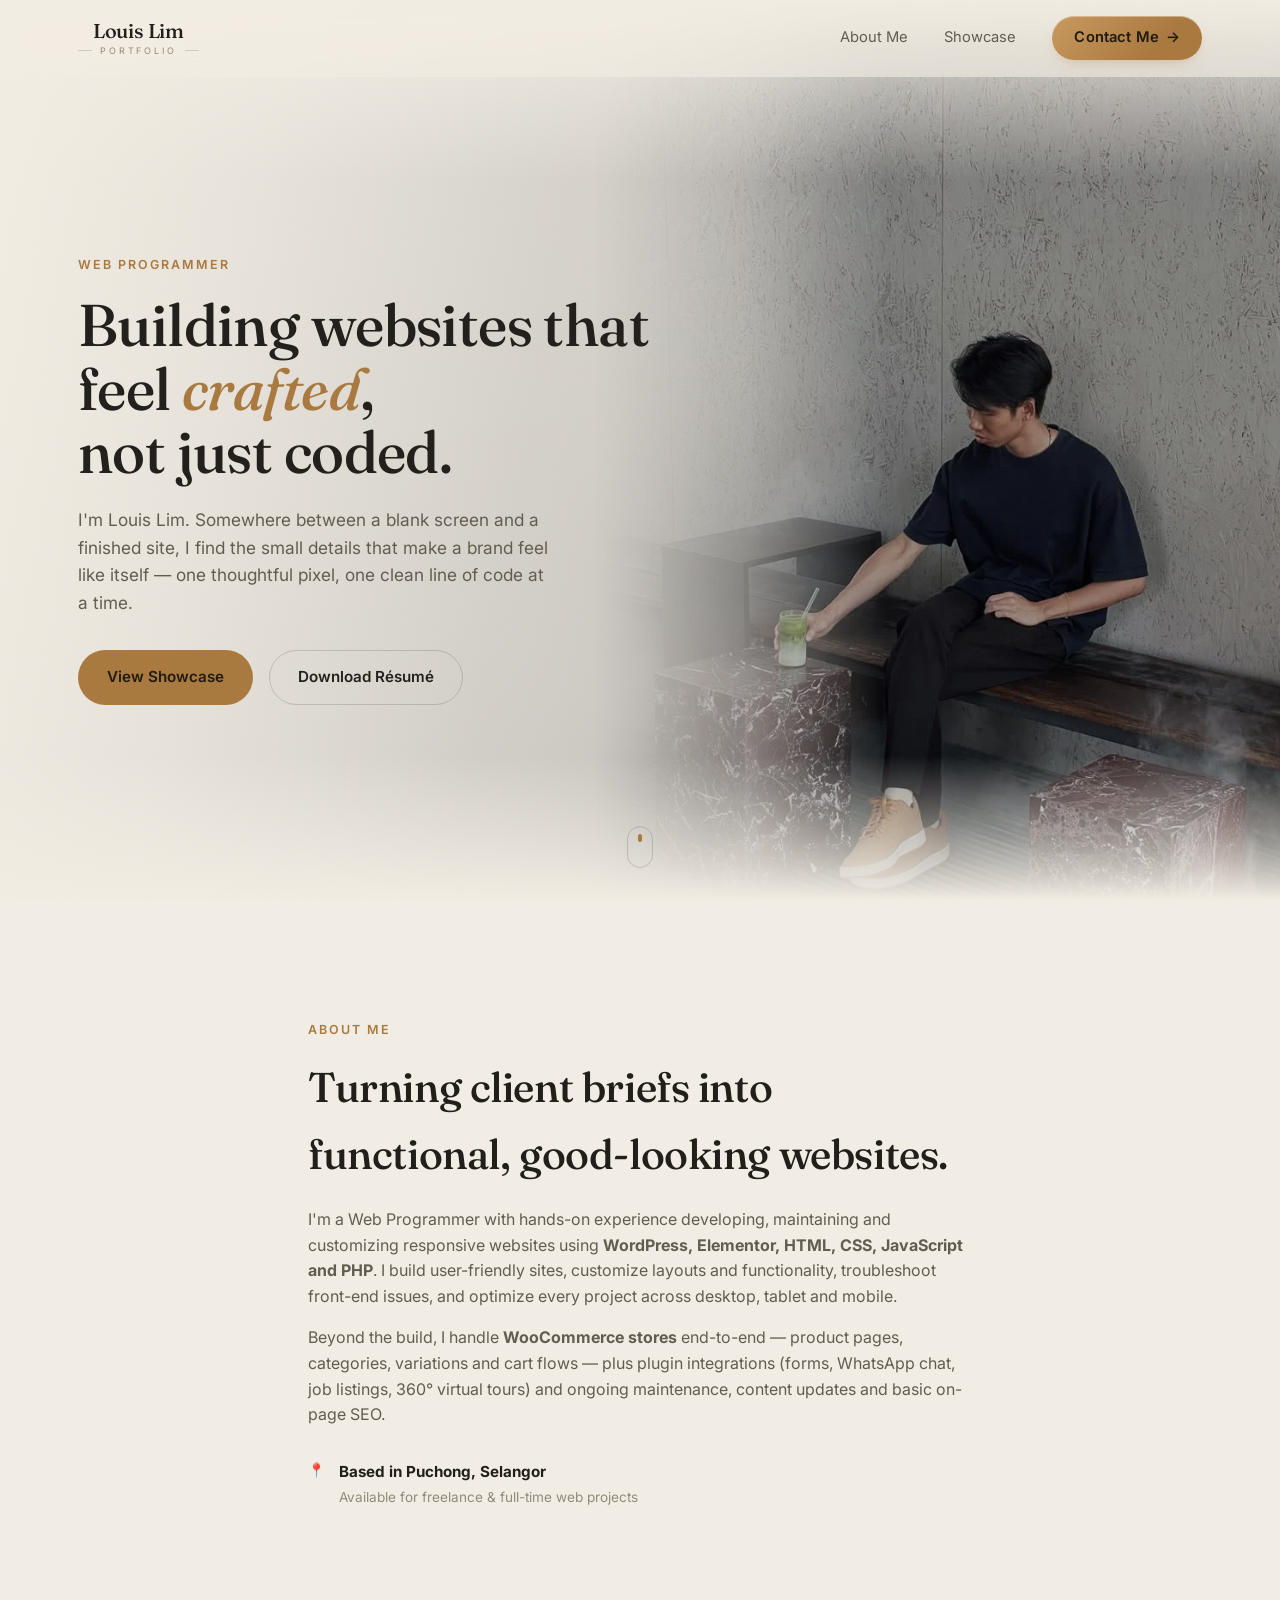
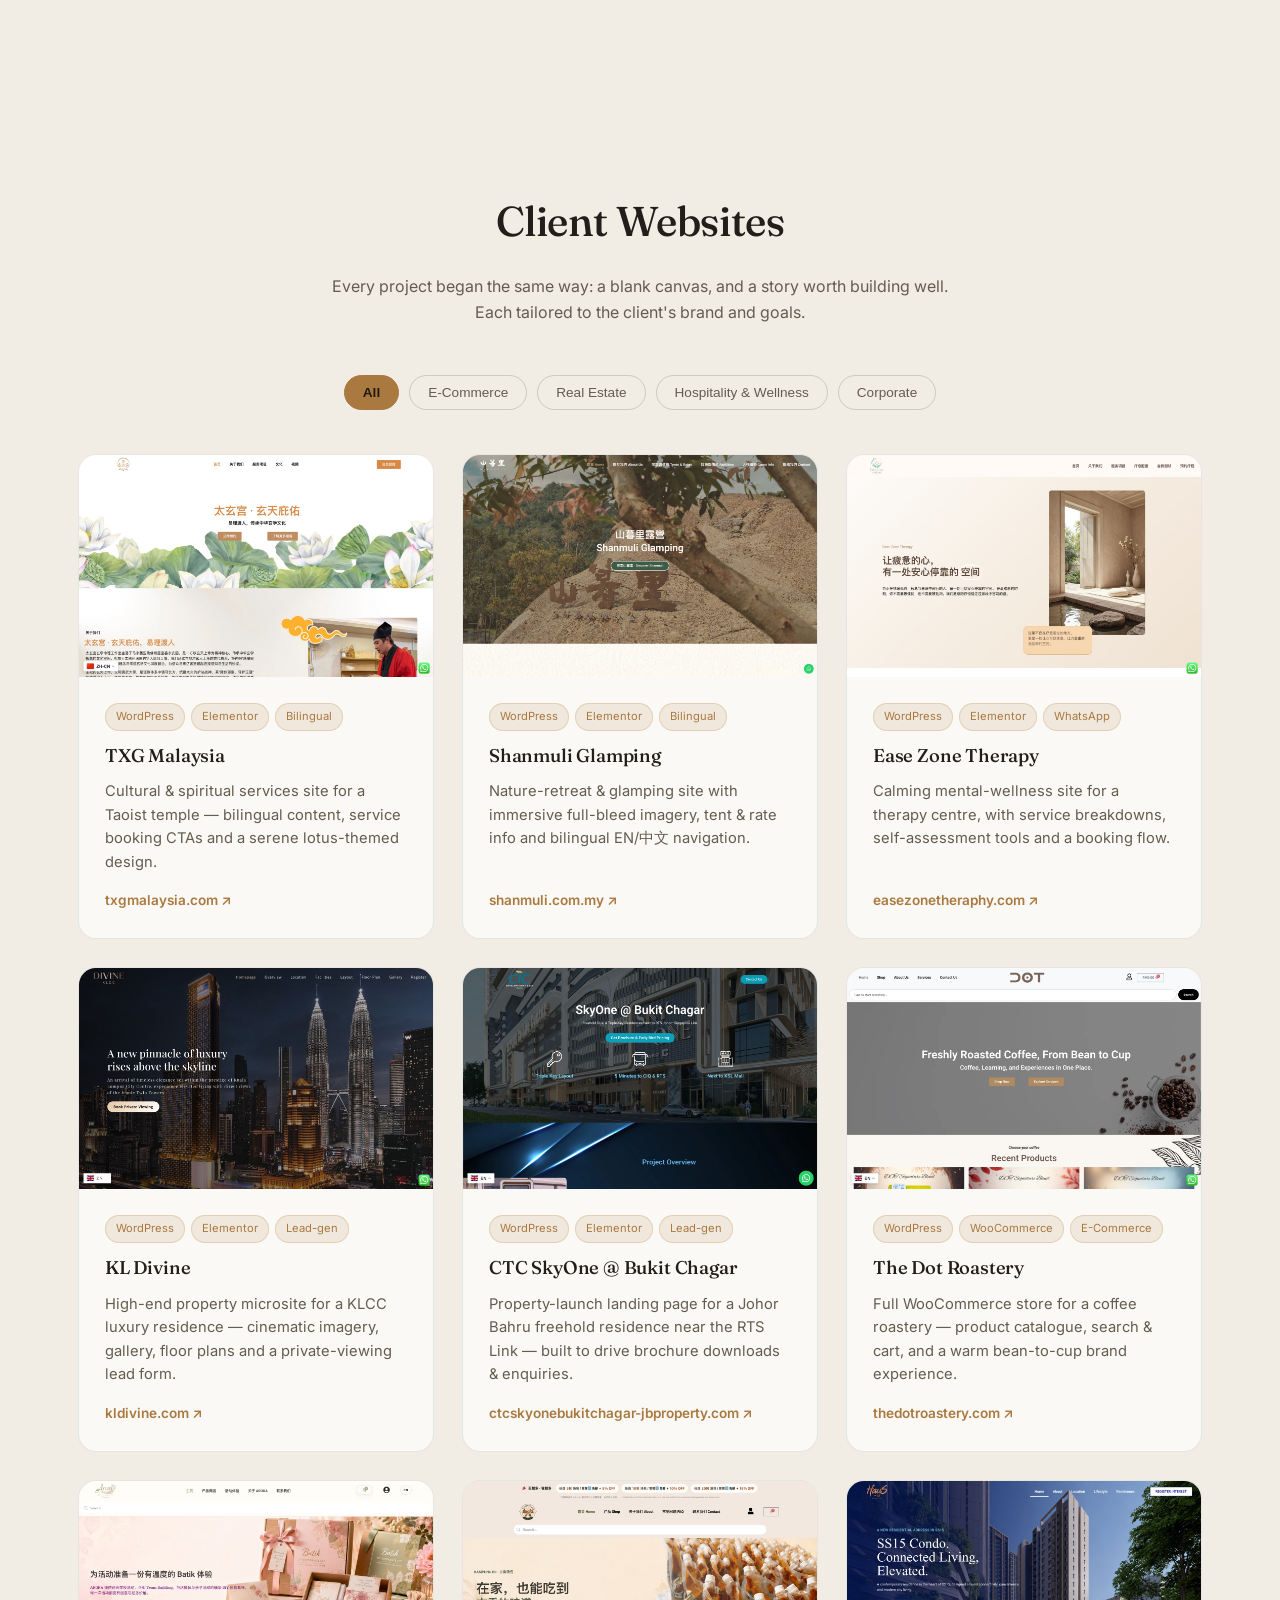
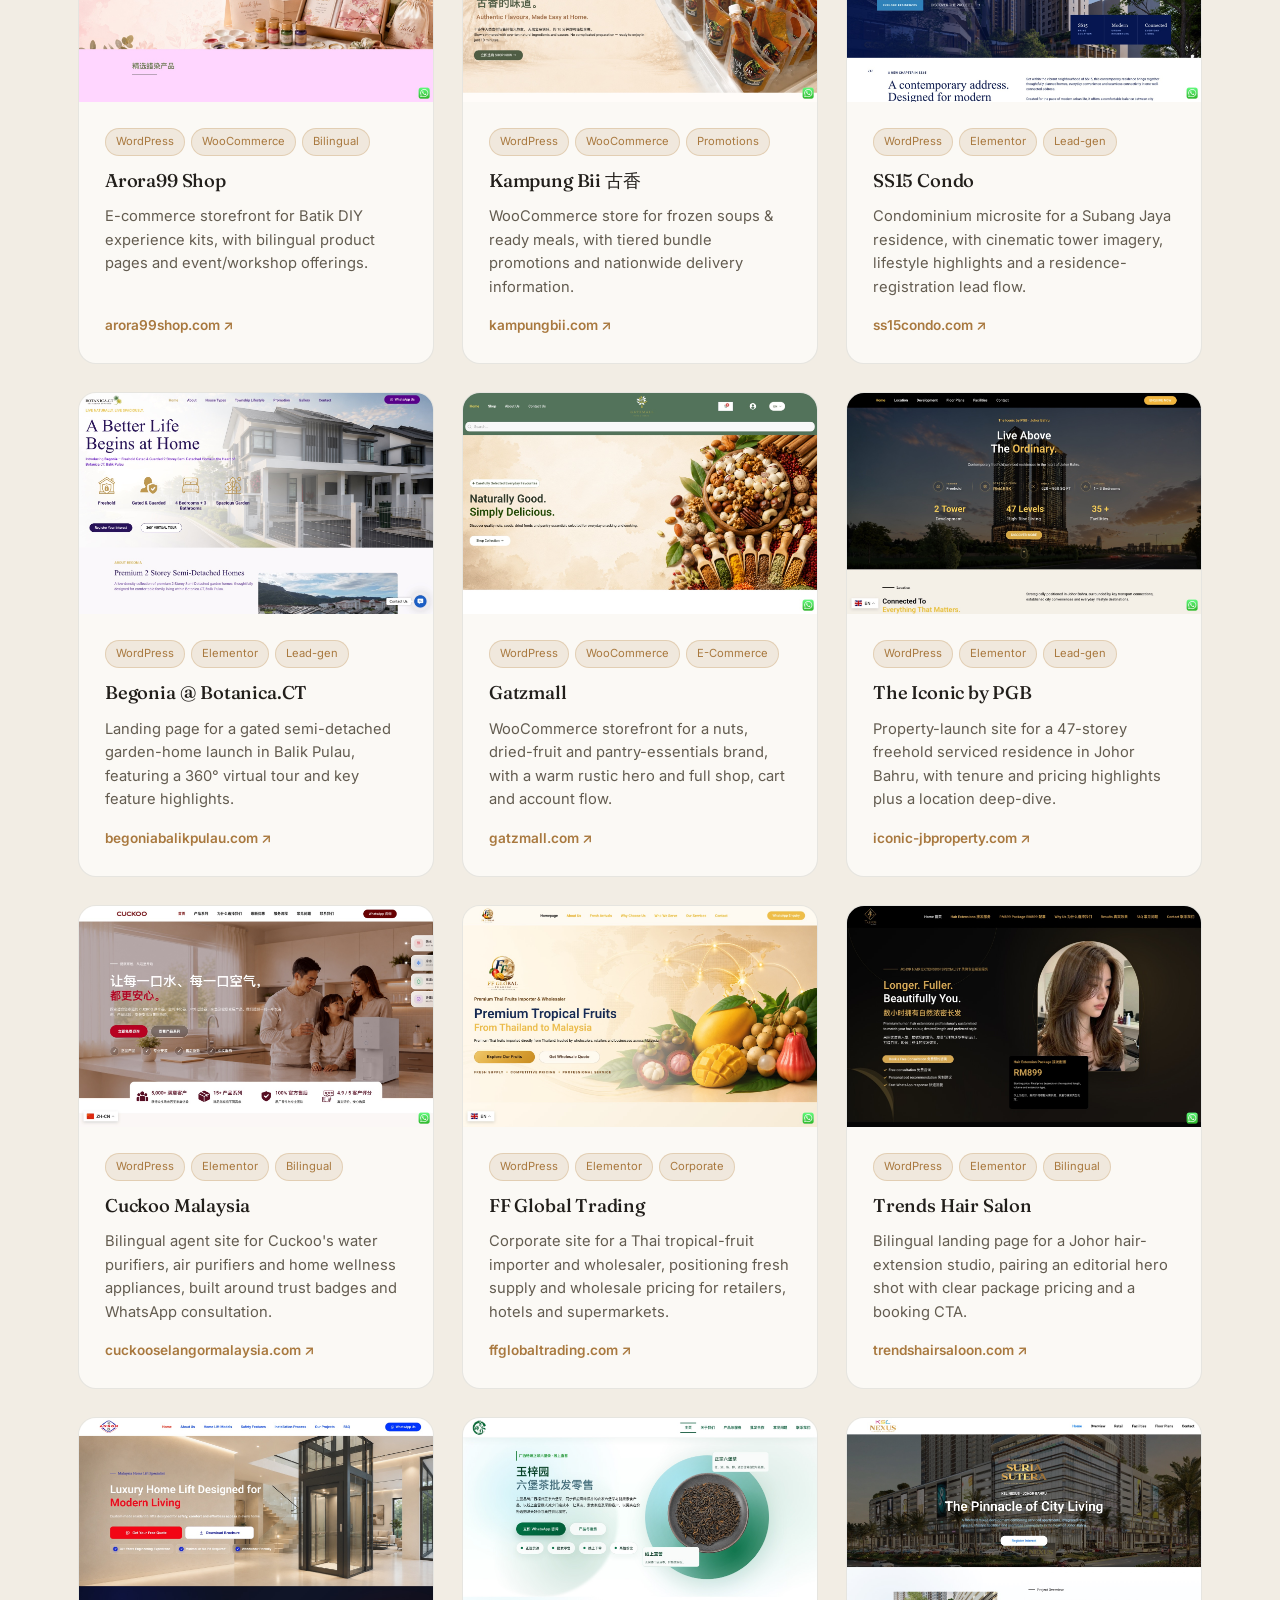
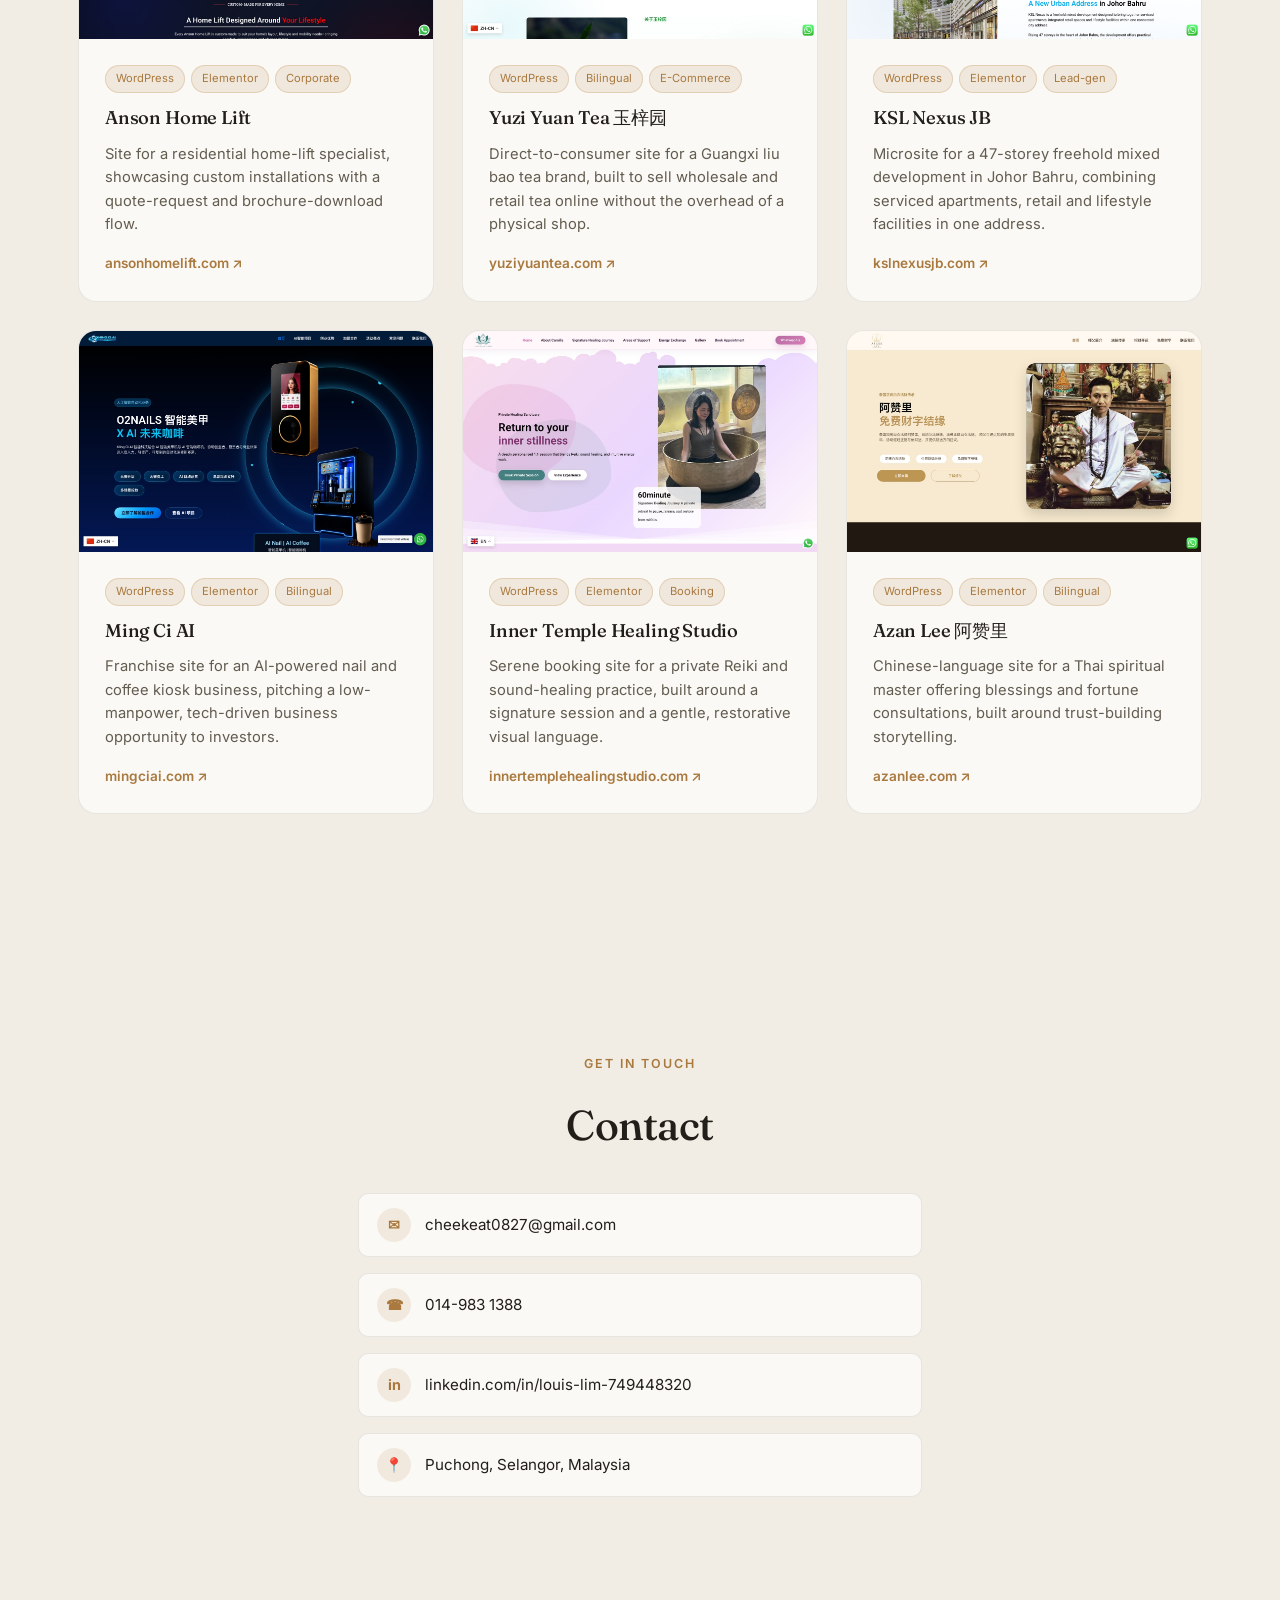
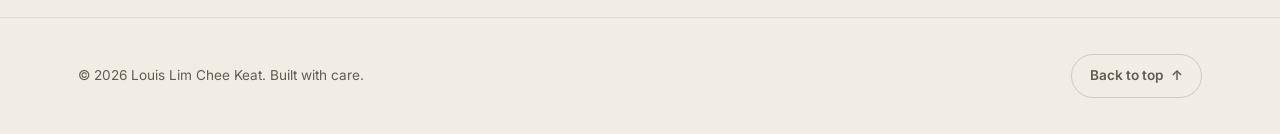
==== index.html @ dbc943af "=Publish-portfolio" ====
<!DOCTYPE html>
<html lang="en">
<head>
<meta charset="UTF-8" />
<meta name="viewport" content="width=device-width, initial-scale=1.0" />
<title>Louis Lim — Web Programmer</title>
<meta name="description" content="Louis Lim Chee Keat — Web Programmer specializing in WordPress, Elementor, WooCommerce and responsive front-end development." />
<link rel="icon" href="data:image/svg+xml,<svg xmlns=%22http://www.w3.org/2000/svg%22 viewBox=%220 0 100 100%22><text y=%22.9em%22 font-size=%2290%22>💻</text></svg>" />
<link rel="preconnect" href="https://fonts.googleapis.com">
<link rel="preconnect" href="https://fonts.gstatic.com" crossorigin>
<link href="https://fonts.googleapis.com/css2?family=Fraunces:opsz,wght@9..144,400;9..144,500;9..144,600&family=Inter:wght@300;400;500;600;700&display=swap" rel="stylesheet">
<link rel="stylesheet" href="assets/css/style.css?v=5" />
</head>
<body>

<div class="noise-overlay" aria-hidden="true"></div>
<div class="progress-bar" id="progressBar" aria-hidden="true"></div>

<header class="site-header" id="siteHeader">
  <div class="container header-inner">
    <a href="#top" class="logo">
      <span class="logo-main">Louis Lim</span>
      <span class="logo-sub"><i></i>Portfolio<i></i></span>
    </a>
    <nav class="nav-desktop" aria-label="Primary">
      <a href="#about">About Me</a>
      <a href="#work">Showcase</a>
      <a href="#contact" class="nav-cta">Contact Me <span>&rarr;</span></a>
    </nav>
    <button class="nav-toggle" id="navToggle" aria-label="Toggle menu" aria-expanded="false">
      <span></span><span></span><span></span>
    </button>
  </div>
  <nav class="nav-mobile" id="navMobile" aria-label="Mobile">
    <a href="#about">About Me</a>
    <a href="#work">Showcase</a>
    <a href="#contact">Contact Me</a>
  </nav>
</header>

<main id="top">

  <!-- HERO -->
  <section class="hero">
    <div class="hero-bg" aria-hidden="true">
      <div class="hero-ambient"></div>
      <div class="hero-photo-bleed"></div>
      <div class="hero-wash"></div>
    </div>
    <div class="container hero-inner">
      <div class="hero-photo-mobile" aria-hidden="true"></div>
      <div class="hero-copy">
        <p class="eyebrow reveal">Web Programmer</p>
        <h1 class="hero-title reveal">
          Building websites that feel <span class="italic">crafted</span>,<br>
          not just coded.
        </h1>
        <p class="hero-sub reveal">
          I'm Louis Lim. Somewhere between a blank screen and a finished site, I find the
          small details that make a brand feel like itself — one thoughtful pixel,
          one clean line of code at a time.
        </p>
        <div class="hero-actions reveal">
          <a href="#work" class="btn btn-primary">View Showcase</a>
          <a href="assets/Louis-Lim-Resume.pdf" class="btn btn-ghost" download>Download Résumé</a>
        </div>
      </div>
    </div>
    <a href="#about" class="scroll-cue" aria-label="Scroll down"><span></span></a>
  </section>

  <!-- ABOUT -->
  <section class="section" id="about">
    <div class="container about-grid">
      <div class="about-copy">
        <p class="eyebrow reveal">About Me</p>
        <h2 class="section-title reveal">Turning client briefs into functional, good-looking websites.</h2>
        <p class="reveal">
          I'm a Web Programmer with hands-on experience developing, maintaining and customizing
          responsive websites using <strong>WordPress, Elementor, HTML, CSS, JavaScript and PHP</strong>.
          I build user-friendly sites, customize layouts and functionality, troubleshoot front-end
          issues, and optimize every project across desktop, tablet and mobile.
        </p>
        <p class="reveal">
          Beyond the build, I handle <strong>WooCommerce stores</strong> end-to-end — product pages,
          categories, variations and cart flows — plus plugin integrations (forms, WhatsApp chat,
          job listings, 360° virtual tours) and ongoing maintenance, content updates and basic
          on-page SEO.
        </p>
        <div class="about-facts reveal">
          <div class="fact">
            <span class="fact-icon">📍</span>
            <div>
              <strong>Based in Puchong, Selangor</strong>
              <span>Available for freelance &amp; full-time web projects</span>
            </div>
          </div>
        </div>
      </div>
    </div>
  </section>

  <!-- WORK / PORTFOLIO -->
  <section class="section" id="work">
    <div class="container">
      <p class="eyebrow reveal center">Showcase</p>
      <h2 class="section-title reveal center">Client Websites</h2>
      <p class="section-sub reveal center">
        Every project began the same way: a blank canvas, and a story worth building well.
        Each tailored to the client's brand and goals.
      </p>

      <div class="filter-row reveal" role="tablist" aria-label="Filter projects">
        <button class="filter-btn active" data-filter="all">All</button>
        <button class="filter-btn" data-filter="ecommerce">E-Commerce</button>
        <button class="filter-btn" data-filter="realestate">Real Estate</button>
        <button class="filter-btn" data-filter="hospitality">Hospitality &amp; Wellness</button>
        <button class="filter-btn" data-filter="corporate">Corporate</button>
      </div>

      <div class="work-grid" id="workGrid">

        <article class="work-card reveal" data-cat="corporate">
          <a class="work-media" href="https://txgmalaysia.com/" target="_blank" rel="noopener">
            <img src="assets/img/projects/txgmalaysia.jpg" alt="Screenshot of TXG Malaysia website homepage" loading="lazy">
            <span class="work-visit">Visit site ↗</span>
          </a>
          <div class="work-body">
            <div class="work-tags"><span class="tag tag-sm">WordPress</span><span class="tag tag-sm">Elementor</span><span class="tag tag-sm">Bilingual</span></div>
            <h3>TXG Malaysia</h3>
            <p>Cultural &amp; spiritual services site for a Taoist temple — bilingual content, service booking CTAs and a serene lotus-themed design.</p>
            <a href="https://txgmalaysia.com/" target="_blank" rel="noopener" class="work-link">txgmalaysia.com ↗</a>
          </div>
        </article>

        <article class="work-card reveal" data-cat="hospitality">
          <a class="work-media" href="https://shanmuli.com.my/" target="_blank" rel="noopener">
            <img src="assets/img/projects/shanmuli.jpg" alt="Screenshot of Shanmuli Glamping website homepage" loading="lazy">
            <span class="work-visit">Visit site ↗</span>
          </a>
          <div class="work-body">
            <div class="work-tags"><span class="tag tag-sm">WordPress</span><span class="tag tag-sm">Elementor</span><span class="tag tag-sm">Bilingual</span></div>
            <h3>Shanmuli Glamping</h3>
            <p>Nature-retreat &amp; glamping site with immersive full-bleed imagery, tent &amp; rate info and bilingual EN/中文 navigation.</p>
            <a href="https://shanmuli.com.my/" target="_blank" rel="noopener" class="work-link">shanmuli.com.my ↗</a>
          </div>
        </article>

        <article class="work-card reveal" data-cat="hospitality">
          <a class="work-media" href="https://easezonetheraphy.com/" target="_blank" rel="noopener">
            <img src="assets/img/projects/easezonetheraphy.jpg" alt="Screenshot of Ease Zone Therapy website homepage" loading="lazy">
            <span class="work-visit">Visit site ↗</span>
          </a>
          <div class="work-body">
            <div class="work-tags"><span class="tag tag-sm">WordPress</span><span class="tag tag-sm">Elementor</span><span class="tag tag-sm">WhatsApp</span></div>
            <h3>Ease Zone Therapy</h3>
            <p>Calming mental-wellness site for a therapy centre, with service breakdowns, self-assessment tools and a booking flow.</p>
            <a href="https://easezonetheraphy.com/" target="_blank" rel="noopener" class="work-link">easezonetheraphy.com ↗</a>
          </div>
        </article>

        <article class="work-card reveal" data-cat="realestate">
          <a class="work-media" href="https://kldivine.com/" target="_blank" rel="noopener">
            <img src="assets/img/projects/kldivine.jpg" alt="Screenshot of KL Divine luxury condominium website homepage" loading="lazy">
            <span class="work-visit">Visit site ↗</span>
          </a>
          <div class="work-body">
            <div class="work-tags"><span class="tag tag-sm">WordPress</span><span class="tag tag-sm">Elementor</span><span class="tag tag-sm">Lead-gen</span></div>
            <h3>KL Divine</h3>
            <p>High-end property microsite for a KLCC luxury residence — cinematic imagery, gallery, floor plans and a private-viewing lead form.</p>
            <a href="https://kldivine.com/" target="_blank" rel="noopener" class="work-link">kldivine.com ↗</a>
          </div>
        </article>

        <article class="work-card reveal" data-cat="realestate">
          <a class="work-media" href="https://ctcskyonebukitchagar-jbproperty.com/" target="_blank" rel="noopener">
            <img src="assets/img/projects/ctcskyone.jpg" alt="Screenshot of CTC SkyOne Bukit Chagar property website homepage" loading="lazy">
            <span class="work-visit">Visit site ↗</span>
          </a>
          <div class="work-body">
            <div class="work-tags"><span class="tag tag-sm">WordPress</span><span class="tag tag-sm">Elementor</span><span class="tag tag-sm">Lead-gen</span></div>
            <h3>CTC SkyOne @ Bukit Chagar</h3>
            <p>Property-launch landing page for a Johor Bahru freehold residence near the RTS Link — built to drive brochure downloads &amp; enquiries.</p>
            <a href="https://ctcskyonebukitchagar-jbproperty.com/" target="_blank" rel="noopener" class="work-link">ctcskyonebukitchagar-jbproperty.com ↗</a>
          </div>
        </article>

        <article class="work-card reveal" data-cat="ecommerce">
          <a class="work-media" href="https://thedotroastery.com/" target="_blank" rel="noopener">
            <img src="assets/img/projects/thedotroastery.jpg" alt="Screenshot of The Dot Roastery online coffee store homepage" loading="lazy">
            <span class="work-visit">Visit site ↗</span>
          </a>
          <div class="work-body">
            <div class="work-tags"><span class="tag tag-sm">WordPress</span><span class="tag tag-sm">WooCommerce</span><span class="tag tag-sm">E-Commerce</span></div>
            <h3>The Dot Roastery</h3>
            <p>Full WooCommerce store for a coffee roastery — product catalogue, search &amp; cart, and a warm bean-to-cup brand experience.</p>
            <a href="https://thedotroastery.com/" target="_blank" rel="noopener" class="work-link">thedotroastery.com ↗</a>
          </div>
        </article>

        <article class="work-card reveal" data-cat="ecommerce">
          <a class="work-media" href="https://arora99shop.com/" target="_blank" rel="noopener">
            <img src="assets/img/projects/arora99shop.jpg" alt="Screenshot of Arora99 Shop batik e-commerce website homepage" loading="lazy">
            <span class="work-visit">Visit site ↗</span>
          </a>
          <div class="work-body">
            <div class="work-tags"><span class="tag tag-sm">WordPress</span><span class="tag tag-sm">WooCommerce</span><span class="tag tag-sm">Bilingual</span></div>
            <h3>Arora99 Shop</h3>
            <p>E-commerce storefront for Batik DIY experience kits, with bilingual product pages and event/workshop offerings.</p>
            <a href="https://arora99shop.com/" target="_blank" rel="noopener" class="work-link">arora99shop.com ↗</a>
          </div>
        </article>

        <article class="work-card reveal" data-cat="ecommerce">
          <a class="work-media" href="https://kampungbii.com/" target="_blank" rel="noopener">
            <img src="assets/img/projects/kampungbii.jpg" alt="Screenshot of Kampung Bii frozen food e-commerce website homepage" loading="lazy">
            <span class="work-visit">Visit site ↗</span>
          </a>
          <div class="work-body">
            <div class="work-tags"><span class="tag tag-sm">WordPress</span><span class="tag tag-sm">WooCommerce</span><span class="tag tag-sm">Promotions</span></div>
            <h3>Kampung Bii 古香</h3>
            <p>WooCommerce store for frozen soups &amp; ready meals, with tiered bundle promotions and nationwide delivery information.</p>
            <a href="https://kampungbii.com/" target="_blank" rel="noopener" class="work-link">kampungbii.com ↗</a>
          </div>
        </article>

        <article class="work-card reveal" data-cat="realestate">
          <a class="work-media" href="https://ss15condo.com/" target="_blank" rel="noopener">
            <img src="assets/img/projects/ss15condo.jpg" alt="Screenshot of SS15 Condo property website homepage" loading="lazy">
            <span class="work-visit">Visit site ↗</span>
          </a>
          <div class="work-body">
            <div class="work-tags"><span class="tag tag-sm">WordPress</span><span class="tag tag-sm">Elementor</span><span class="tag tag-sm">Lead-gen</span></div>
            <h3>SS15 Condo</h3>
            <p>Condominium microsite for a Subang Jaya residence, with cinematic tower imagery, lifestyle highlights and a residence-registration lead flow.</p>
            <a href="https://ss15condo.com/" target="_blank" rel="noopener" class="work-link">ss15condo.com ↗</a>
          </div>
        </article>

        <article class="work-card reveal" data-cat="realestate">
          <a class="work-media" href="https://begoniabalikpulau.com/" target="_blank" rel="noopener">
            <img src="assets/img/projects/begoniabalikpulau.jpg" alt="Screenshot of Begonia at Botanica.CT property website homepage" loading="lazy">
            <span class="work-visit">Visit site ↗</span>
          </a>
          <div class="work-body">
            <div class="work-tags"><span class="tag tag-sm">WordPress</span><span class="tag tag-sm">Elementor</span><span class="tag tag-sm">Lead-gen</span></div>
            <h3>Begonia @ Botanica.CT</h3>
            <p>Landing page for a gated semi-detached garden-home launch in Balik Pulau, featuring a 360° virtual tour and key feature highlights.</p>
            <a href="https://begoniabalikpulau.com/" target="_blank" rel="noopener" class="work-link">begoniabalikpulau.com ↗</a>
          </div>
        </article>

        <article class="work-card reveal" data-cat="ecommerce">
          <a class="work-media" href="https://gatzmall.com/" target="_blank" rel="noopener">
            <img src="assets/img/projects/gatzmall.jpg" alt="Screenshot of Gatzmall online store homepage" loading="lazy">
            <span class="work-visit">Visit site ↗</span>
          </a>
          <div class="work-body">
            <div class="work-tags"><span class="tag tag-sm">WordPress</span><span class="tag tag-sm">WooCommerce</span><span class="tag tag-sm">E-Commerce</span></div>
            <h3>Gatzmall</h3>
            <p>WooCommerce storefront for a nuts, dried-fruit and pantry-essentials brand, with a warm rustic hero and full shop, cart and account flow.</p>
            <a href="https://gatzmall.com/" target="_blank" rel="noopener" class="work-link">gatzmall.com ↗</a>
          </div>
        </article>

        <article class="work-card reveal" data-cat="realestate">
          <a class="work-media" href="https://iconic-jbproperty.com/" target="_blank" rel="noopener">
            <img src="assets/img/projects/iconicjbproperty.jpg" alt="Screenshot of The Iconic by PGB property website homepage" loading="lazy">
            <span class="work-visit">Visit site ↗</span>
          </a>
          <div class="work-body">
            <div class="work-tags"><span class="tag tag-sm">WordPress</span><span class="tag tag-sm">Elementor</span><span class="tag tag-sm">Lead-gen</span></div>
            <h3>The Iconic by PGB</h3>
            <p>Property-launch site for a 47-storey freehold serviced residence in Johor Bahru, with tenure and pricing highlights plus a location deep-dive.</p>
            <a href="https://iconic-jbproperty.com/" target="_blank" rel="noopener" class="work-link">iconic-jbproperty.com ↗</a>
          </div>
        </article>

        <article class="work-card reveal" data-cat="corporate">
          <a class="work-media" href="https://cuckooselangormalaysia.com/" target="_blank" rel="noopener">
            <img src="assets/img/projects/cuckooselangor.jpg" alt="Screenshot of Cuckoo Malaysia website homepage" loading="lazy">
            <span class="work-visit">Visit site ↗</span>
          </a>
          <div class="work-body">
            <div class="work-tags"><span class="tag tag-sm">WordPress</span><span class="tag tag-sm">Elementor</span><span class="tag tag-sm">Bilingual</span></div>
            <h3>Cuckoo Malaysia</h3>
            <p>Bilingual agent site for Cuckoo's water purifiers, air purifiers and home wellness appliances, built around trust badges and WhatsApp consultation.</p>
            <a href="https://cuckooselangormalaysia.com/" target="_blank" rel="noopener" class="work-link">cuckooselangormalaysia.com ↗</a>
          </div>
        </article>

        <article class="work-card reveal" data-cat="corporate">
          <a class="work-media" href="https://ffglobaltrading.com/" target="_blank" rel="noopener">
            <img src="assets/img/projects/ffglobaltrading.jpg" alt="Screenshot of FF Global Trading website homepage" loading="lazy">
            <span class="work-visit">Visit site ↗</span>
          </a>
          <div class="work-body">
            <div class="work-tags"><span class="tag tag-sm">WordPress</span><span class="tag tag-sm">Elementor</span><span class="tag tag-sm">Corporate</span></div>
            <h3>FF Global Trading</h3>
            <p>Corporate site for a Thai tropical-fruit importer and wholesaler, positioning fresh supply and wholesale pricing for retailers, hotels and supermarkets.</p>
            <a href="https://ffglobaltrading.com/" target="_blank" rel="noopener" class="work-link">ffglobaltrading.com ↗</a>
          </div>
        </article>

        <article class="work-card reveal" data-cat="hospitality">
          <a class="work-media" href="https://trendshairsaloon.com/" target="_blank" rel="noopener">
            <img src="assets/img/projects/trendshairsaloon.jpg" alt="Screenshot of Trends Hair Salon website homepage" loading="lazy">
            <span class="work-visit">Visit site ↗</span>
          </a>
          <div class="work-body">
            <div class="work-tags"><span class="tag tag-sm">WordPress</span><span class="tag tag-sm">Elementor</span><span class="tag tag-sm">Bilingual</span></div>
            <h3>Trends Hair Salon</h3>
            <p>Bilingual landing page for a Johor hair-extension studio, pairing an editorial hero shot with clear package pricing and a booking CTA.</p>
            <a href="https://trendshairsaloon.com/" target="_blank" rel="noopener" class="work-link">trendshairsaloon.com ↗</a>
          </div>
        </article>

        <article class="work-card reveal" data-cat="corporate">
          <a class="work-media" href="https://ansonhomelift.com/" target="_blank" rel="noopener">
            <img src="assets/img/projects/ansonhomelift.jpg" alt="Screenshot of Anson Home Lift website homepage" loading="lazy">
            <span class="work-visit">Visit site ↗</span>
          </a>
          <div class="work-body">
            <div class="work-tags"><span class="tag tag-sm">WordPress</span><span class="tag tag-sm">Elementor</span><span class="tag tag-sm">Corporate</span></div>
            <h3>Anson Home Lift</h3>
            <p>Site for a residential home-lift specialist, showcasing custom installations with a quote-request and brochure-download flow.</p>
            <a href="https://ansonhomelift.com/" target="_blank" rel="noopener" class="work-link">ansonhomelift.com ↗</a>
          </div>
        </article>

        <article class="work-card reveal" data-cat="ecommerce">
          <a class="work-media" href="https://yuziyuantea.com/" target="_blank" rel="noopener">
            <img src="assets/img/projects/yuziyuantea.jpg" alt="Screenshot of Yuzi Yuan Tea website homepage" loading="lazy">
            <span class="work-visit">Visit site ↗</span>
          </a>
          <div class="work-body">
            <div class="work-tags"><span class="tag tag-sm">WordPress</span><span class="tag tag-sm">Bilingual</span><span class="tag tag-sm">E-Commerce</span></div>
            <h3>Yuzi Yuan Tea 玉梓园</h3>
            <p>Direct-to-consumer site for a Guangxi liu bao tea brand, built to sell wholesale and retail tea online without the overhead of a physical shop.</p>
            <a href="https://yuziyuantea.com/" target="_blank" rel="noopener" class="work-link">yuziyuantea.com ↗</a>
          </div>
        </article>

        <article class="work-card reveal" data-cat="realestate">
          <a class="work-media" href="https://kslnexusjb.com/" target="_blank" rel="noopener">
            <img src="assets/img/projects/kslnexusjb.jpg" alt="Screenshot of KSL Nexus JB property website homepage" loading="lazy">
            <span class="work-visit">Visit site ↗</span>
          </a>
          <div class="work-body">
            <div class="work-tags"><span class="tag tag-sm">WordPress</span><span class="tag tag-sm">Elementor</span><span class="tag tag-sm">Lead-gen</span></div>
            <h3>KSL Nexus JB</h3>
            <p>Microsite for a 47-storey freehold mixed development in Johor Bahru, combining serviced apartments, retail and lifestyle facilities in one address.</p>
            <a href="https://kslnexusjb.com/" target="_blank" rel="noopener" class="work-link">kslnexusjb.com ↗</a>
          </div>
        </article>

        <article class="work-card reveal" data-cat="corporate">
          <a class="work-media" href="https://mingciai.com/" target="_blank" rel="noopener">
            <img src="assets/img/projects/mingciai.jpg" alt="Screenshot of Ming Ci AI website homepage" loading="lazy">
            <span class="work-visit">Visit site ↗</span>
          </a>
          <div class="work-body">
            <div class="work-tags"><span class="tag tag-sm">WordPress</span><span class="tag tag-sm">Elementor</span><span class="tag tag-sm">Bilingual</span></div>
            <h3>Ming Ci AI</h3>
            <p>Franchise site for an AI-powered nail and coffee kiosk business, pitching a low-manpower, tech-driven business opportunity to investors.</p>
            <a href="https://mingciai.com/" target="_blank" rel="noopener" class="work-link">mingciai.com ↗</a>
          </div>
        </article>

        <article class="work-card reveal" data-cat="hospitality">
          <a class="work-media" href="https://innertemplehealingstudio.com/" target="_blank" rel="noopener">
            <img src="assets/img/projects/innertemplehealing.jpg" alt="Screenshot of Inner Temple Healing Studio website homepage" loading="lazy">
            <span class="work-visit">Visit site ↗</span>
          </a>
          <div class="work-body">
            <div class="work-tags"><span class="tag tag-sm">WordPress</span><span class="tag tag-sm">Elementor</span><span class="tag tag-sm">Booking</span></div>
            <h3>Inner Temple Healing Studio</h3>
            <p>Serene booking site for a private Reiki and sound-healing practice, built around a signature session and a gentle, restorative visual language.</p>
            <a href="https://innertemplehealingstudio.com/" target="_blank" rel="noopener" class="work-link">innertemplehealingstudio.com ↗</a>
          </div>
        </article>

        <article class="work-card reveal" data-cat="corporate">
          <a class="work-media" href="https://azanlee.com/" target="_blank" rel="noopener">
            <img src="assets/img/projects/azanlee.jpg" alt="Screenshot of Azan Lee website homepage" loading="lazy">
            <span class="work-visit">Visit site ↗</span>
          </a>
          <div class="work-body">
            <div class="work-tags"><span class="tag tag-sm">WordPress</span><span class="tag tag-sm">Elementor</span><span class="tag tag-sm">Bilingual</span></div>
            <h3>Azan Lee 阿赞里</h3>
            <p>Chinese-language site for a Thai spiritual master offering blessings and fortune consultations, built around trust-building storytelling.</p>
            <a href="https://azanlee.com/" target="_blank" rel="noopener" class="work-link">azanlee.com ↗</a>
          </div>
        </article>

      </div>
    </div>
  </section>

  <!-- CONTACT -->
  <section class="section contact-section" id="contact">
    <div class="container contact-wrap">
      <div class="contact-copy reveal">
        <p class="eyebrow center">Get in touch</p>
        <h2 class="section-title center">Contact</h2>
        <div class="contact-list">
          <a href="mailto:cheekeat0827@gmail.com" class="contact-item">
            <span class="contact-icon">✉</span>
            <span>cheekeat0827@gmail.com</span>
          </a>
          <a href="tel:+60149831388" class="contact-item">
            <span class="contact-icon">☎</span>
            <span>014-983 1388</span>
          </a>
          <a href="https://www.linkedin.com/in/louis-lim-749448320" target="_blank" rel="noopener" class="contact-item">
            <span class="contact-icon">in</span>
            <span>linkedin.com/in/louis-lim-749448320</span>
          </a>
          <div class="contact-item contact-item--static">
            <span class="contact-icon">📍</span>
            <span>Puchong, Selangor, Malaysia</span>
          </div>
        </div>
      </div>
    </div>
  </section>

</main>

<footer class="site-footer">
  <div class="container footer-inner">
    <p>&copy; <span id="year"></span> Louis Lim Chee Keat. Built with care.</p>
    <a href="#top" class="back-to-top">Back to top <span>&uarr;</span></a>
  </div>
</footer>

<div class="lightbox" id="lightbox">
  <button class="lightbox-close" id="lightboxClose" aria-label="Close preview">&times;</button>
  <img src="" alt="" id="lightboxImg">
</div>

<script src="assets/js/main.js"></script>
</body>
</html>
---- assets/css/style.css ----
/* ==========================================================================
   Louis Lim — Portfolio
   ========================================================================== */

:root{
  --bg: #f2ede4;
  --bg-card: #fbf9f5;
  --border: rgba(30,26,20,0.09);
  --border-strong: rgba(30,26,20,0.17);
  --text: #221f1b;
  --text-muted: #635c50;
  --text-faint: #928a7a;
  --accent: #a9793f;
  --accent-soft: rgba(169,121,63,0.13);
  --accent-2: #4c7a63;
  --on-accent: #201a0f;
  --radius: 18px;
  --radius-sm: 10px;
  --maxw: 1180px;
  --shadow: 0 20px 50px -22px rgba(35,30,20,0.24);
  --ease: cubic-bezier(.22,.68,.36,1);
}

*,*::before,*::after{ box-sizing: border-box; }
html{ scroll-behavior: smooth; }
body{
  margin:0;
  background: var(--bg);
  color: var(--text);
  font-family: 'Inter', -apple-system, BlinkMacSystemFont, 'Segoe UI', sans-serif;
  line-height: 1.6;
  -webkit-font-smoothing: antialiased;
  overflow-x: hidden;
}
img{ max-width:100%; display:block; }
a{ color: inherit; text-decoration: none; }
ul{ margin:0; padding:0; list-style:none; }
h1,h2,h3{ font-family: 'Fraunces', Georgia, serif; font-weight: 500; margin: 0; letter-spacing: -0.01em; }
p{ margin: 0 0 1em; color: var(--text-muted); }
.italic{ font-style: italic; color: var(--accent); }
.container{ max-width: var(--maxw); margin: 0 auto; padding: 0 28px; }

.noise-overlay{
  position: fixed; inset:0; pointer-events:none; z-index: 2;
  opacity: 0.025;
  background-image: url("data:image/svg+xml,%3Csvg xmlns='http://www.w3.org/2000/svg' width='120' height='120'%3E%3Cfilter id='n'%3E%3CfeTurbulence type='fractalNoise' baseFrequency='0.9' numOctaves='2' stitchTiles='stitch'/%3E%3C/filter%3E%3Crect width='100%25' height='100%25' filter='url(%23n)'/%3E%3C/svg%3E");
}

.progress-bar{
  position: fixed; top:0; left:0; height: 3px; width: 0%;
  background: linear-gradient(90deg, var(--accent), var(--accent-2));
  z-index: 999; transition: width .1s linear;
}

/* ---------- Header ---------- */
.site-header{
  position: fixed; top:0; left:0; right:0; z-index: 100;
  background: rgba(242,237,228,0.6);
  backdrop-filter: blur(14px) saturate(140%);
  border-bottom: 1px solid transparent;
  transition: border-color .3s var(--ease), background .3s var(--ease);
}
.site-header.scrolled{
  border-bottom-color: var(--border);
  background: rgba(242,237,228,0.92);
}
.header-inner{
  display:flex; align-items:center; justify-content:space-between;
  height: 76px;
}
.logo{
  display:flex; flex-direction:column; align-items:center; gap: 6px; line-height:1;
}
.logo-main{
  font-family:'Fraunces', Georgia, serif; font-size: clamp(1rem, 3.4vw, 1.25rem); font-weight: 500;
  letter-spacing: -0.01em; text-transform: none; color: var(--text); white-space: nowrap;
}
.logo-sub{
  display:flex; align-items:center; gap: 8px;
  font-size: 0.56rem; letter-spacing: 0.32em; text-transform: uppercase; color: var(--text-faint);
  white-space: nowrap;
}
.logo-sub i{ display:block; width: 14px; height: 1px; background: var(--border-strong); font-style: normal; }
.nav-desktop{ display:flex; align-items:center; gap: 36px; }
.nav-desktop a{
  font-size: 0.92rem; color: var(--text-muted); position: relative;
  transition: color .25s var(--ease);
}
.nav-desktop a:not(.nav-cta){ padding: 4px 0; }
.nav-desktop a:not(.nav-cta)::after{
  content:''; position:absolute; left:0; bottom:-2px; width:0; height:1px; background: var(--accent);
  transition: width .3s var(--ease);
}
.nav-desktop a:not(.nav-cta):hover{ color: var(--text); }
.nav-desktop a:not(.nav-cta):hover::after{ width: 100%; }
.nav-cta{
  display:inline-flex; align-items:center; gap: 7px;
  background: linear-gradient(135deg, #c99a5f, var(--accent) 70%);
  color: var(--on-accent) !important; padding: 10px 22px; border-radius: 999px;
  font-weight: 600; letter-spacing: 0.01em;
  box-shadow: 0 6px 16px -8px rgba(169,121,63,0.55), inset 0 1px 0 rgba(255,255,255,0.35);
  transition: transform .25s var(--ease), box-shadow .25s var(--ease);
}
.nav-cta span{ display:inline-block; transition: transform .25s var(--ease); }
.nav-cta:hover{
  transform: translateY(-2px);
  box-shadow: 0 12px 26px -8px rgba(169,121,63,0.6), inset 0 1px 0 rgba(255,255,255,0.4);
}
.nav-cta:hover span{ transform: translateX(3px); }

.nav-toggle{
  display:none; flex-direction:column; justify-content:center; gap:5px;
  width: 40px; height:40px; background:none; border:none; cursor:pointer; z-index: 110;
}
.nav-toggle span{ width: 22px; height:2px; background: var(--text); transition: all .3s var(--ease); }
.nav-toggle.open span:nth-child(1){ transform: translateY(7px) rotate(45deg); }
.nav-toggle.open span:nth-child(2){ opacity:0; }
.nav-toggle.open span:nth-child(3){ transform: translateY(-7px) rotate(-45deg); }

.nav-mobile{
  display:none; flex-direction:column; gap: 4px;
  background: rgba(242,237,228,0.98); border-bottom: 1px solid var(--border);
  padding: 8px 28px 20px;
}
.nav-mobile a{ padding: 12px 0; border-bottom: 1px solid var(--border); color: var(--text-muted); }
.nav-mobile.open{ display:flex; }

/* ---------- Buttons ---------- */
.btn{
  display:inline-flex; align-items:center; justify-content:center; gap:8px;
  padding: 14px 28px; border-radius: 999px; font-weight: 600; font-size: 0.95rem;
  cursor:pointer; border: 1px solid transparent; transition: all .3s var(--ease);
  white-space: nowrap;
}
.btn-primary{ background: var(--accent); color: var(--on-accent); }
.btn-primary:hover{ transform: translateY(-3px); box-shadow: 0 14px 30px -10px rgba(184,129,58,0.45); }
.btn-ghost{ background: transparent; border-color: var(--border-strong); color: var(--text); }
.btn-ghost:hover{ background: rgba(28,22,14,0.05); border-color: var(--text-muted); }
.btn-block{ width:100%; }

/* ---------- Hero ---------- */
.hero{
  position: relative; min-height: 100vh; display:flex; align-items:center;
  padding: 140px 0 80px; overflow: hidden;
}
.hero-bg{ position:absolute; inset:0; z-index:0; overflow:hidden; }
.hero-ambient{
  position:absolute; inset:-12%;
  background-image: url('../img/profile1.webp');
  background-size: cover; background-position: 50% 22%;
  filter: blur(64px) saturate(1.12) brightness(1.05);
  opacity:0; transform: scale(1.1);
  animation: ambientIn 2.2s var(--ease) forwards, ambientDrift 26s ease-in-out 2.2s infinite alternate;
}
@keyframes ambientIn{ to{ opacity:.28; transform: scale(1.16); } }
@keyframes ambientDrift{ from{ transform: scale(1.16) translate(0,0); } to{ transform: scale(1.24) translate(-1.5%, 1%); } }

.hero-photo-bleed{
  position:absolute; top:0; right:0; height:100%; aspect-ratio: 3 / 4;
  background-image: url('../img/profile1.webp');
  background-size: cover; background-position: center top;
  -webkit-mask-image: linear-gradient(90deg, transparent 0%, rgba(0,0,0,.35) 22%, #000 42%, #000 100%);
  mask-image: linear-gradient(90deg, transparent 0%, rgba(0,0,0,.35) 22%, #000 42%, #000 100%);
  opacity:0; transform: scale(1.03);
  animation: bleedIn 2s var(--ease) .1s forwards, bleedDrift 32s ease-in-out 2.1s infinite alternate;
}
@keyframes bleedIn{ to{ opacity: var(--bleed-o, 1); } }
@keyframes bleedDrift{ from{ transform: scale(1.03); } to{ transform: scale(1.07); } }
@keyframes mobilePhotoIn{ to{ opacity:1; transform: scale(1); } }

.hero-wash{
  position:absolute; inset:0;
  background:
    linear-gradient(100deg, var(--bg) 2%, rgba(242,237,228,0.7) 20%, rgba(242,237,228,0.15) 42%, transparent 60%),
    linear-gradient(0deg, var(--bg) 0%, transparent 16%, transparent 80%, var(--bg) 100%);
}

.hero-inner{
  position:relative; z-index:1; width:100%;
}
.hero-copy{ max-width: 620px; }
.hero-photo-mobile{ display:none; }
.eyebrow{
  text-transform: uppercase; letter-spacing: 0.16em; font-size: 0.78rem;
  color: var(--accent); font-weight: 600; margin-bottom: 18px;
}
.eyebrow.center{ text-align:center; }
.hero-title{
  font-size: clamp(2.2rem, 4.6vw, 3.8rem); line-height: 1.08; color: var(--text);
}
.hero-sub{
  max-width: 480px; font-size: 1.08rem; margin-top: 22px; margin-bottom: 34px;
}
.hero-actions{ display:flex; gap: 16px; flex-wrap: wrap; }

.scroll-cue{
  position:absolute; bottom: 32px; left:50%; transform: translateX(-50%);
  width: 26px; height: 42px; border: 1.5px solid var(--border-strong); border-radius: 20px;
  z-index:1;
}
.scroll-cue span{
  display:block; width:4px; height:8px; background: var(--accent); border-radius: 2px;
  margin: 7px auto 0; animation: scrollcue 1.8s ease-in-out infinite;
}
@keyframes scrollcue{ 0%{ transform: translateY(0); opacity:1;} 70%{ transform: translateY(14px); opacity:0;} 100%{ opacity:0;} }

/* ---------- Sections ---------- */
.section{ padding: 120px 0; position: relative; }
.section-title{
  font-size: clamp(1.8rem, 3.4vw, 2.6rem); color: var(--text); margin-bottom: 20px;
}
.section-title.center{ text-align:center; max-width: 720px; margin-left:auto; margin-right:auto; }
.section-sub{ max-width: 620px; margin: 0 auto 50px; }
.section-sub.center{ text-align:center; }

/* ---------- About ---------- */
.about-grid{ max-width: 720px; margin: 0 auto; }
.photo-frame{
  border-radius: var(--radius); overflow:hidden; border: 1px solid var(--border);
  aspect-ratio: 4/4.6; background: var(--bg-card); box-shadow: var(--shadow);
}
.photo-frame img{ width:100%; height:100%; object-fit: cover; }
.about-copy .eyebrow{ margin-bottom: 14px; }
.about-facts{ margin-top: 32px; display:flex; flex-direction:column; gap: 18px; }
.fact{ display:flex; gap: 14px; align-items:flex-start; }
.fact-icon{ font-size: 1.3rem; }
.fact strong{ display:block; font-size: 0.95rem; }
.fact span{ font-size: 0.85rem; color: var(--text-faint); }

/* ---------- Work / Portfolio ---------- */
.filter-row{ display:flex; gap: 10px; justify-content:center; flex-wrap:wrap; margin-bottom: 44px; }
.filter-btn{
  background: transparent; border: 1px solid var(--border-strong); color: var(--text-muted);
  padding: 9px 18px; border-radius: 999px; font-size: 0.85rem; cursor:pointer;
  transition: all .25s var(--ease);
}
.filter-btn:hover{ color: var(--text); border-color: var(--text-muted); }
.filter-btn.active{ background: var(--accent); border-color: var(--accent); color: var(--on-accent); font-weight:600; }

.work-grid{
  display:grid; grid-template-columns: repeat(3, 1fr); gap: 28px;
}
.work-card{
  background: var(--bg-card); border: 1px solid var(--border); border-radius: var(--radius);
  overflow:hidden; transition: transform .35s var(--ease), border-color .35s var(--ease), box-shadow .35s var(--ease);
  display:flex; flex-direction:column;
}
.work-card.is-hidden{ display:none; }
.work-card:hover{ transform: translateY(-8px); border-color: var(--border-strong); box-shadow: var(--shadow); }
.work-media{ position:relative; display:block; aspect-ratio: 16/10; overflow:hidden; background:#eee8dd; cursor: zoom-in; }
.work-media img{ width:100%; height:100%; object-fit: cover; object-position: top; transition: transform .6s var(--ease); }
.work-card:hover .work-media img{ transform: scale(1.06); }
.work-visit{
  position:absolute; inset:auto 0 0 0; padding: 14px 20px;
  background: linear-gradient(0deg, rgba(0,0,0,0.72), transparent);
  color:#fff; font-size: 0.82rem; font-weight:600;
  opacity:0; transform: translateY(8px); transition: all .3s var(--ease);
}
.work-card:hover .work-visit{ opacity:1; transform: translateY(0); }
.work-body{ padding: 26px; display:flex; flex-direction:column; gap: 10px; flex:1; }
.work-tags{ display:flex; flex-wrap:wrap; gap:6px; }
.work-body h3{ font-size: 1.15rem; color: var(--text); }
.work-body p{ font-size: 0.92rem; margin-bottom: 6px; flex:1; }
.work-link{ font-size: 0.85rem; color: var(--accent); font-weight:600; }
.tag{
  display:inline-block; padding: 6px 13px; border-radius: 999px; font-size: 0.78rem;
  background: var(--accent-soft); color: var(--accent); border: 1px solid rgba(184,129,58,0.25);
}
.tag-sm{ padding: 4px 10px; font-size: 0.7rem; }

/* ---------- Contact ---------- */
.contact-wrap{ max-width: 620px; margin: 0 auto; }
.contact-list{ margin-top: 34px; display:flex; flex-direction:column; gap: 16px; }
.contact-item{
  display:flex; align-items:center; gap: 14px; font-size: 0.95rem; color: var(--text);
  padding: 14px 18px; border: 1px solid var(--border); border-radius: var(--radius-sm);
  background: var(--bg-card);
  transition: all .25s var(--ease);
}
a.contact-item:hover{ border-color: var(--accent); background: var(--accent-soft); }
.contact-item--static{ cursor:default; }
.contact-icon{
  width: 34px; height:34px; border-radius:50%; background: var(--accent-soft); color: var(--accent);
  display:flex; align-items:center; justify-content:center; font-size: 0.9rem; font-weight:700; flex-shrink:0;
}

/* ---------- Footer ---------- */
.site-footer{ border-top: 1px solid var(--border); padding: 36px 0; }
.footer-inner{ display:flex; align-items:center; justify-content:space-between; flex-wrap:wrap; gap: 16px; }
.footer-inner p{ margin:0; font-size: 0.85rem; }
.back-to-top{
  display:inline-flex; align-items:center; gap: 8px; font-size: 0.85rem; font-weight:600;
  color: var(--text-muted); padding: 10px 18px; border: 1px solid var(--border-strong);
  border-radius: 999px; transition: all .25s var(--ease);
}
.back-to-top span{ display:inline-block; transition: transform .25s var(--ease); }
.back-to-top:hover{ color: var(--on-accent); background: var(--accent); border-color: var(--accent); }
.back-to-top:hover span{ transform: translateY(-2px); }

/* ---------- Lightbox ---------- */
.lightbox{
  position: fixed; inset:0; background: rgba(10,8,5,0.92); z-index: 200;
  display:none; align-items:center; justify-content:center; padding: 40px;
  backdrop-filter: blur(6px);
}
.lightbox.open{ display:flex; }
.lightbox img{ max-width: 92vw; max-height: 88vh; border-radius: 12px; box-shadow: 0 30px 80px rgba(0,0,0,0.5); }
.lightbox-close{
  position:absolute; top: 24px; right: 32px; background:none; border:none; color:#fff;
  font-size: 2.2rem; cursor:pointer; line-height:1;
}

/* ---------- Reveal animation ---------- */
.reveal{ opacity:0; transform: translateY(24px); transition: opacity .7s var(--ease), transform .7s var(--ease); }
.reveal.in-view{ opacity:1; transform: translateY(0); }

@media (prefers-reduced-motion: reduce){
  .hero-ambient{ animation-duration: .01ms !important; animation-iteration-count: 1 !important; opacity:.4; transform: scale(1.16); }
  .hero-photo-bleed{ animation-duration: .01ms !important; animation-iteration-count: 1 !important; opacity: var(--bleed-o, 1); transform: scale(1.03); }
  .hero-photo-mobile{ animation-duration: .01ms !important; animation-iteration-count: 1 !important; opacity:1; transform: scale(1); }
}

/* ---------- Responsive ---------- */
@media (max-width: 900px){
  .nav-desktop{ display:none; }
  .nav-toggle{ display:flex; }
  .hero-copy{ text-align:center; margin: 0 auto; }
  .hero-actions{ justify-content:center; }
  .hero-ambient, .hero-photo-bleed{ display:none; }
  .hero-wash{ background: var(--bg); }
  .hero-photo-mobile{
    display:block; position:relative; left:50%; right:50%;
    width:100vw; margin-left:-50vw; margin-right:-50vw; margin-bottom: 32px;
    aspect-ratio: 4 / 5;
    background-image: url('../img/profile1.webp');
    background-size: cover; background-position: center 14%;
    -webkit-mask-image: linear-gradient(to bottom, #000 62%, transparent 97%);
    mask-image: linear-gradient(to bottom, #000 62%, transparent 97%);
    opacity:0; transform: scale(1.04);
    animation: mobilePhotoIn 1.6s var(--ease) forwards;
  }
  .work-grid{ grid-template-columns: repeat(2, 1fr); }
}
@media (max-width: 600px){
  .section{ padding: 84px 0; }
  .hero{ padding-top: 120px; }
  .hero-actions{ flex-direction:column; align-items: stretch; }
  .work-grid{ grid-template-columns: 1fr; }
}
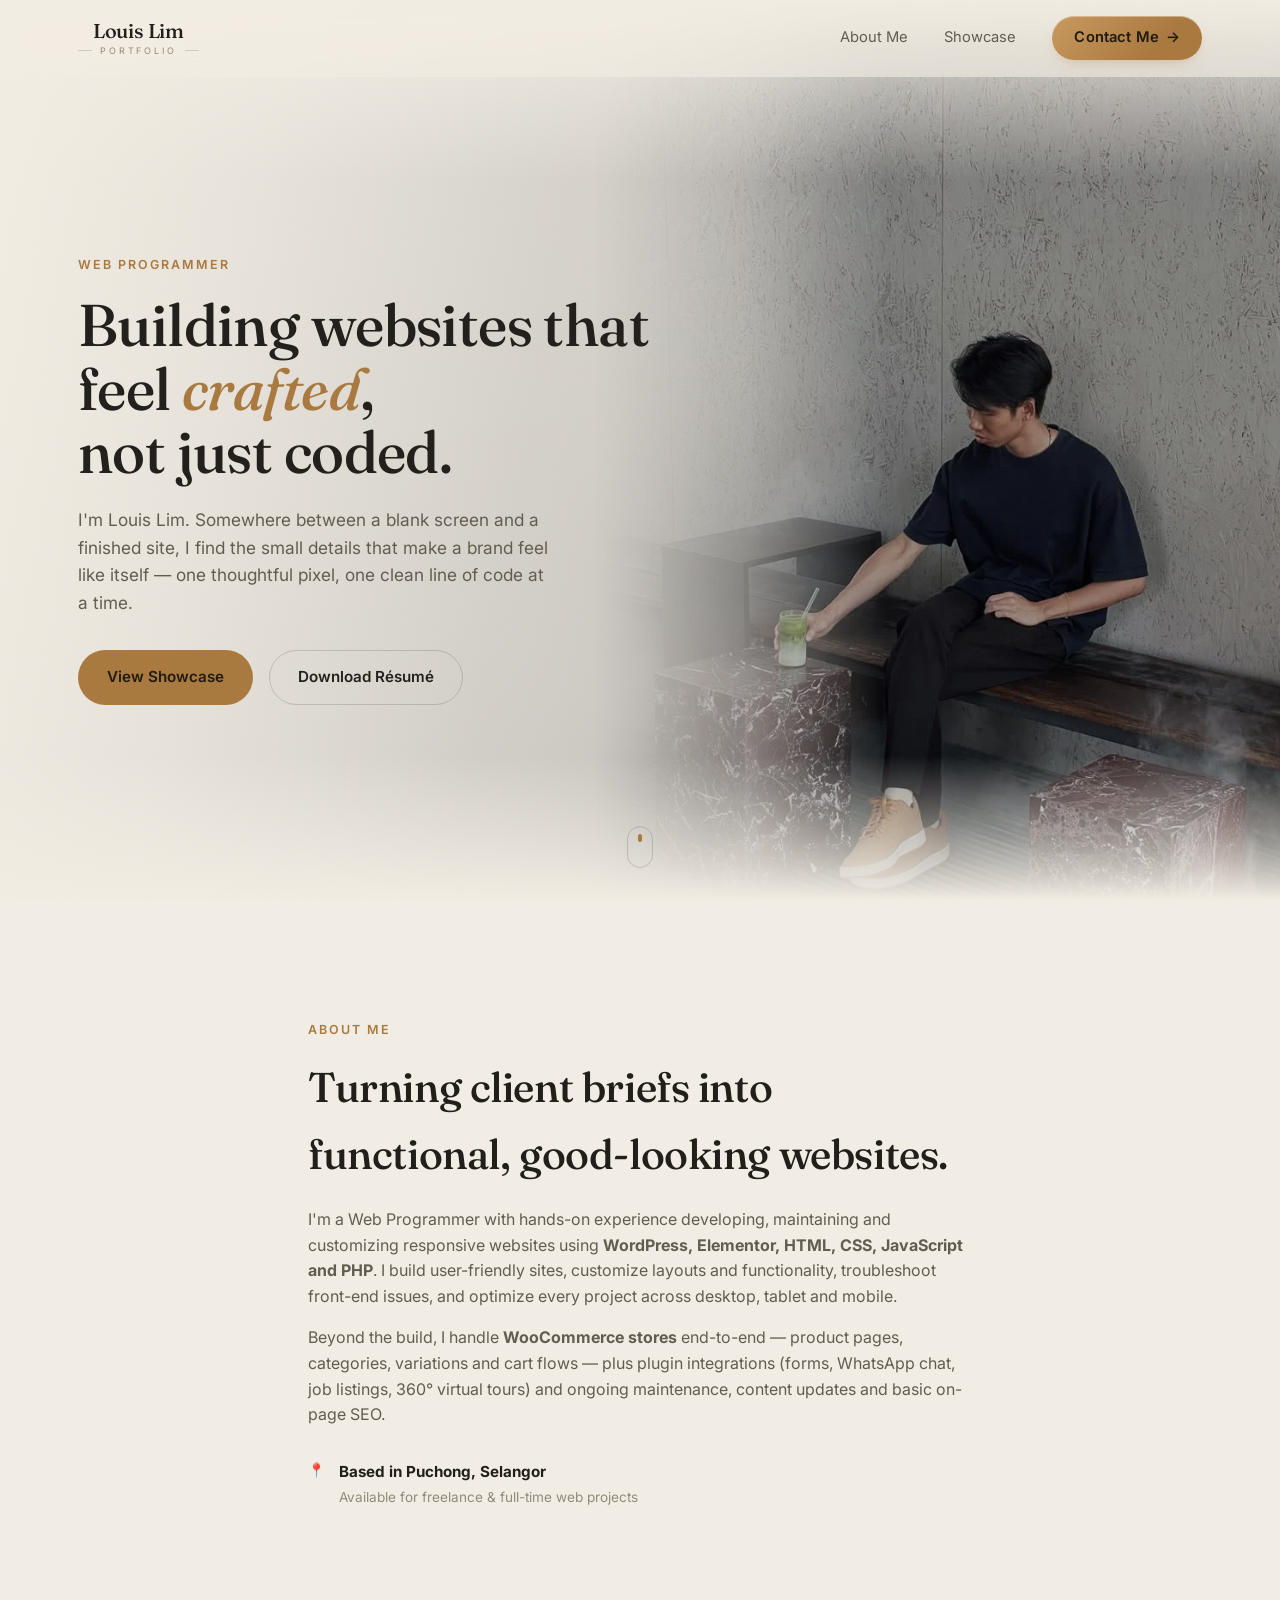
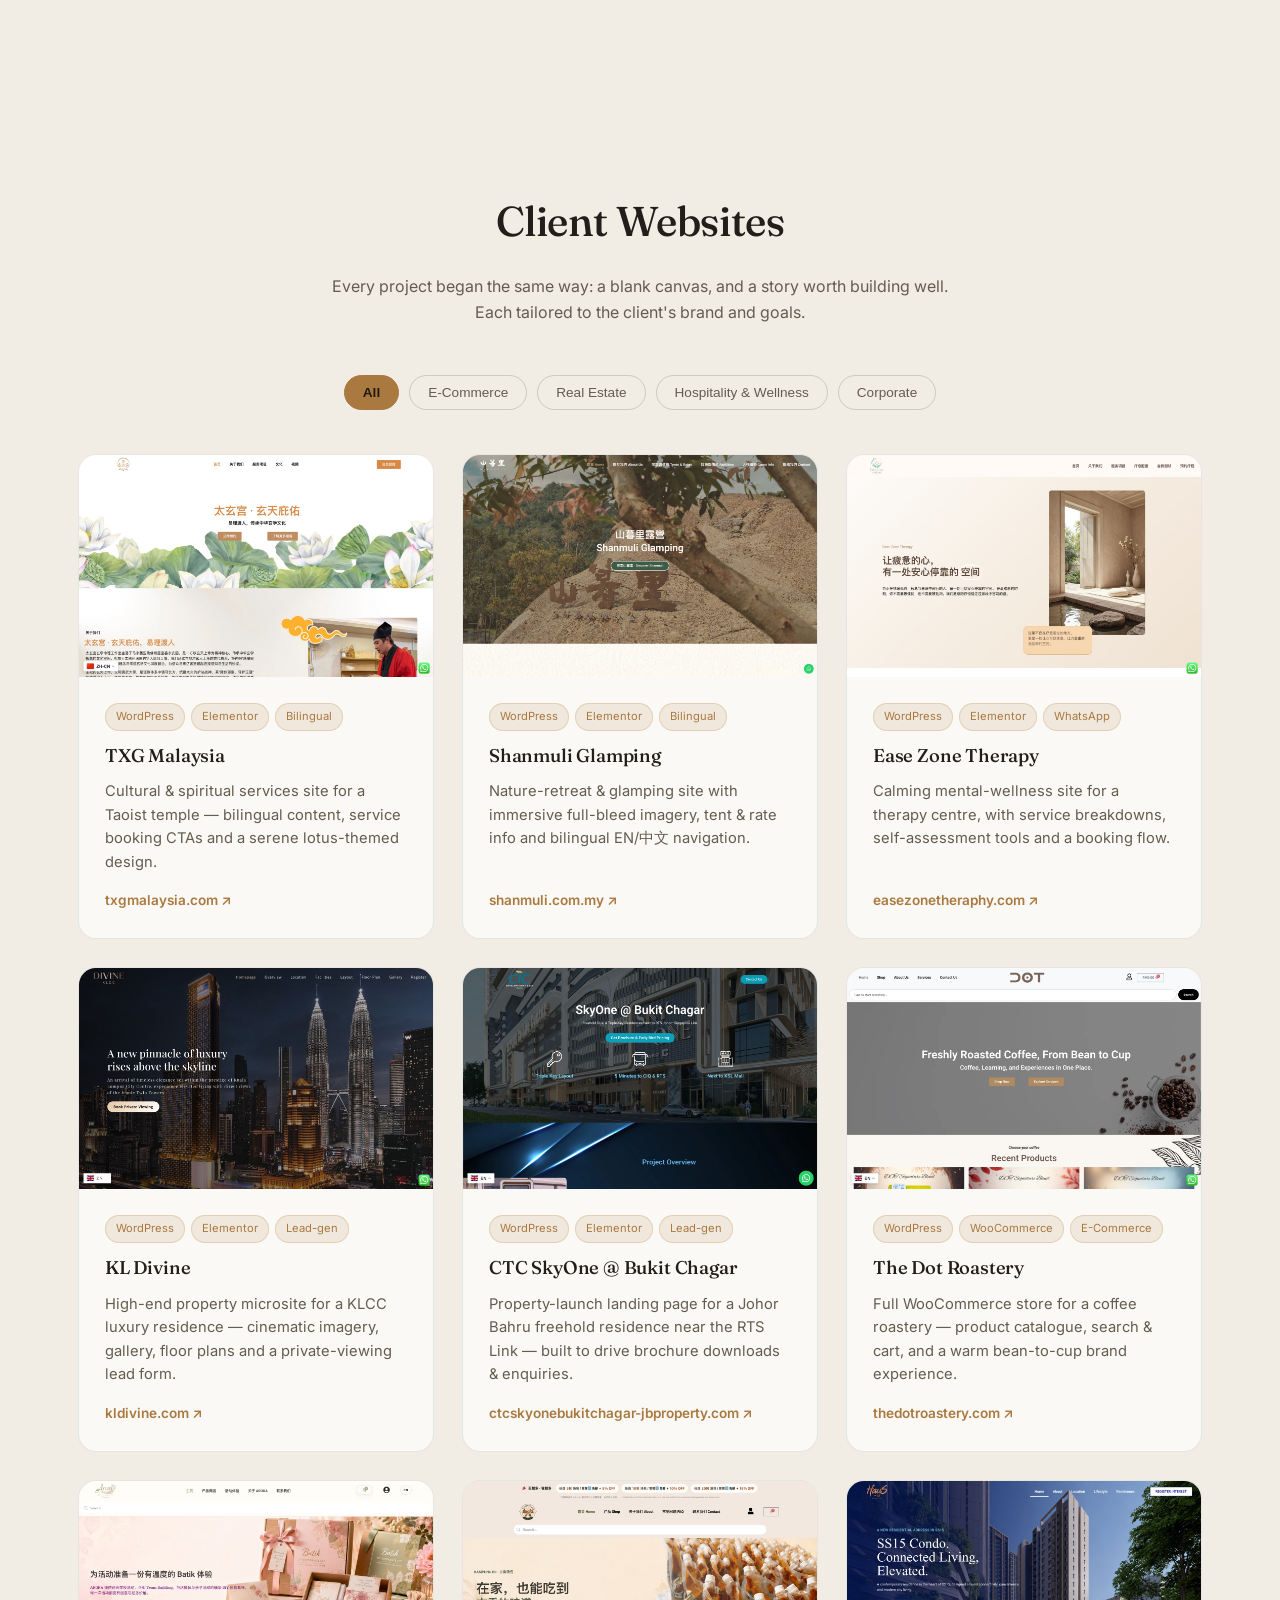
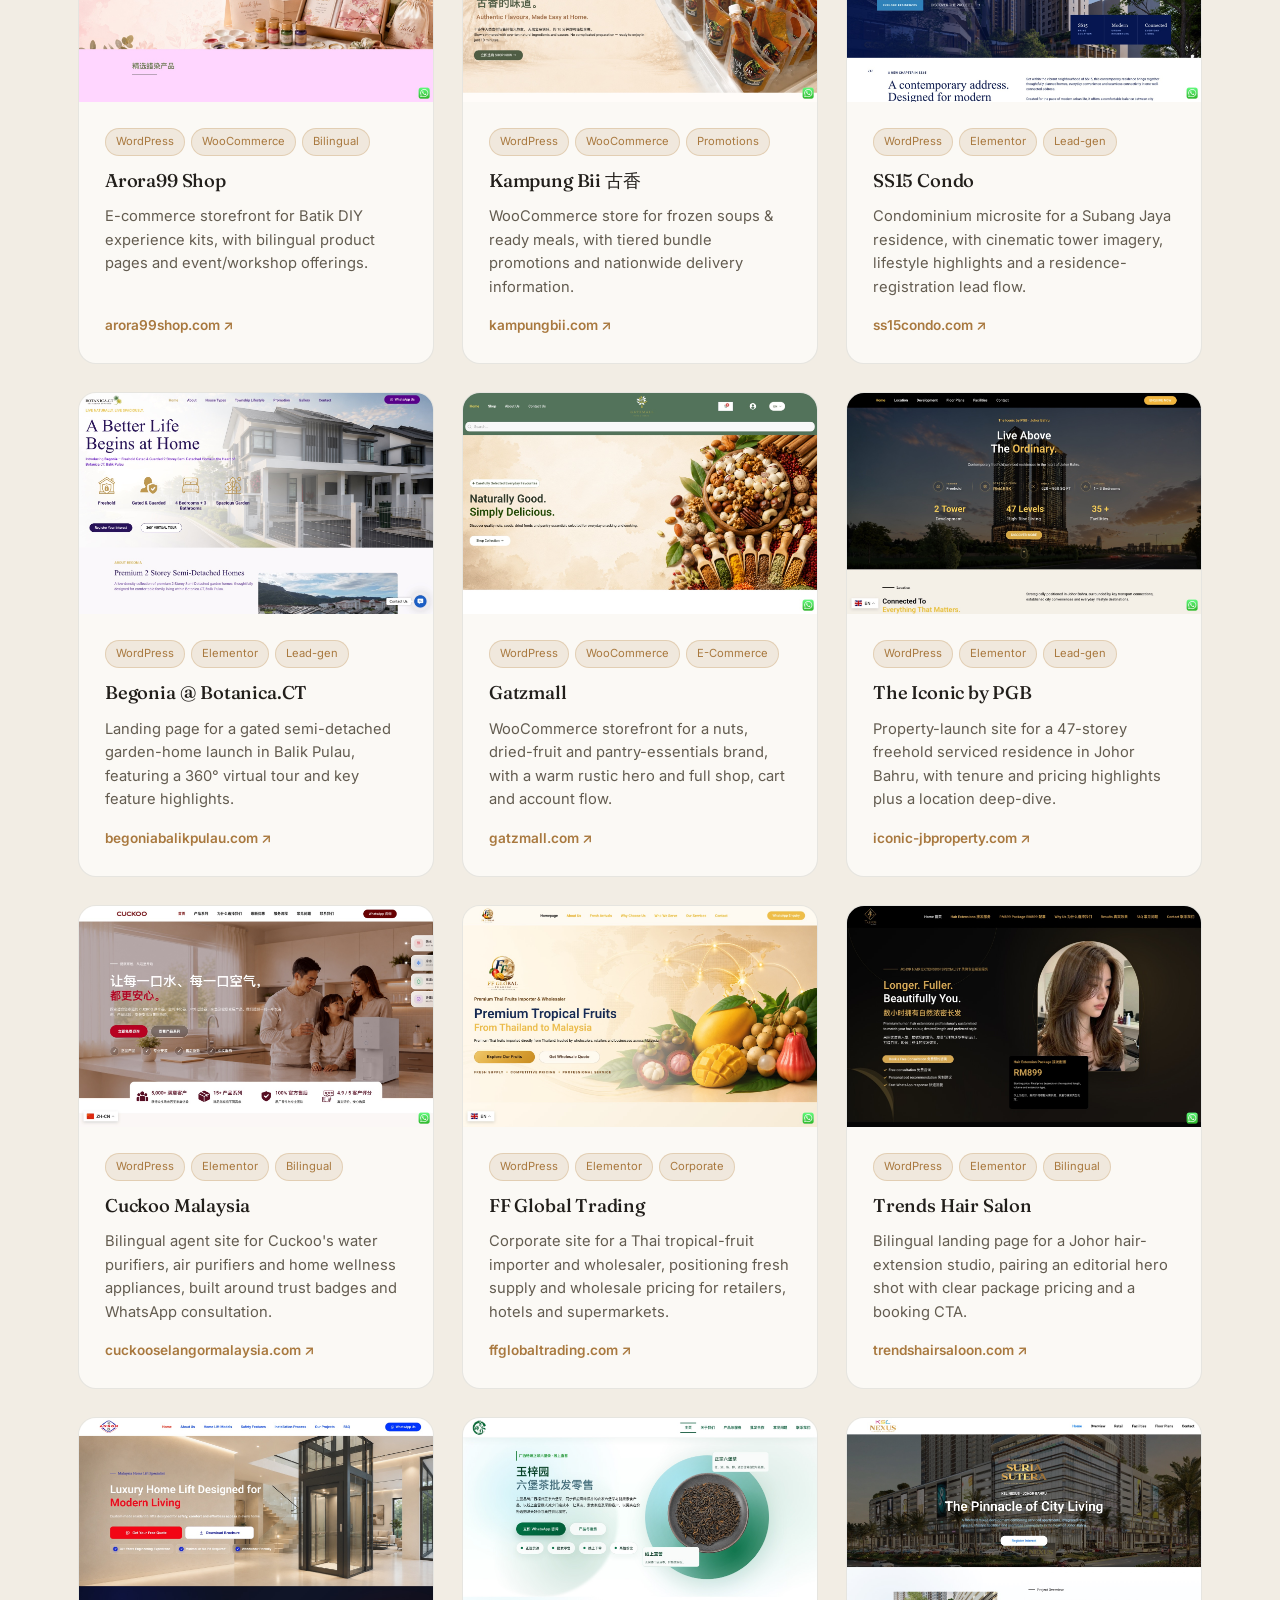
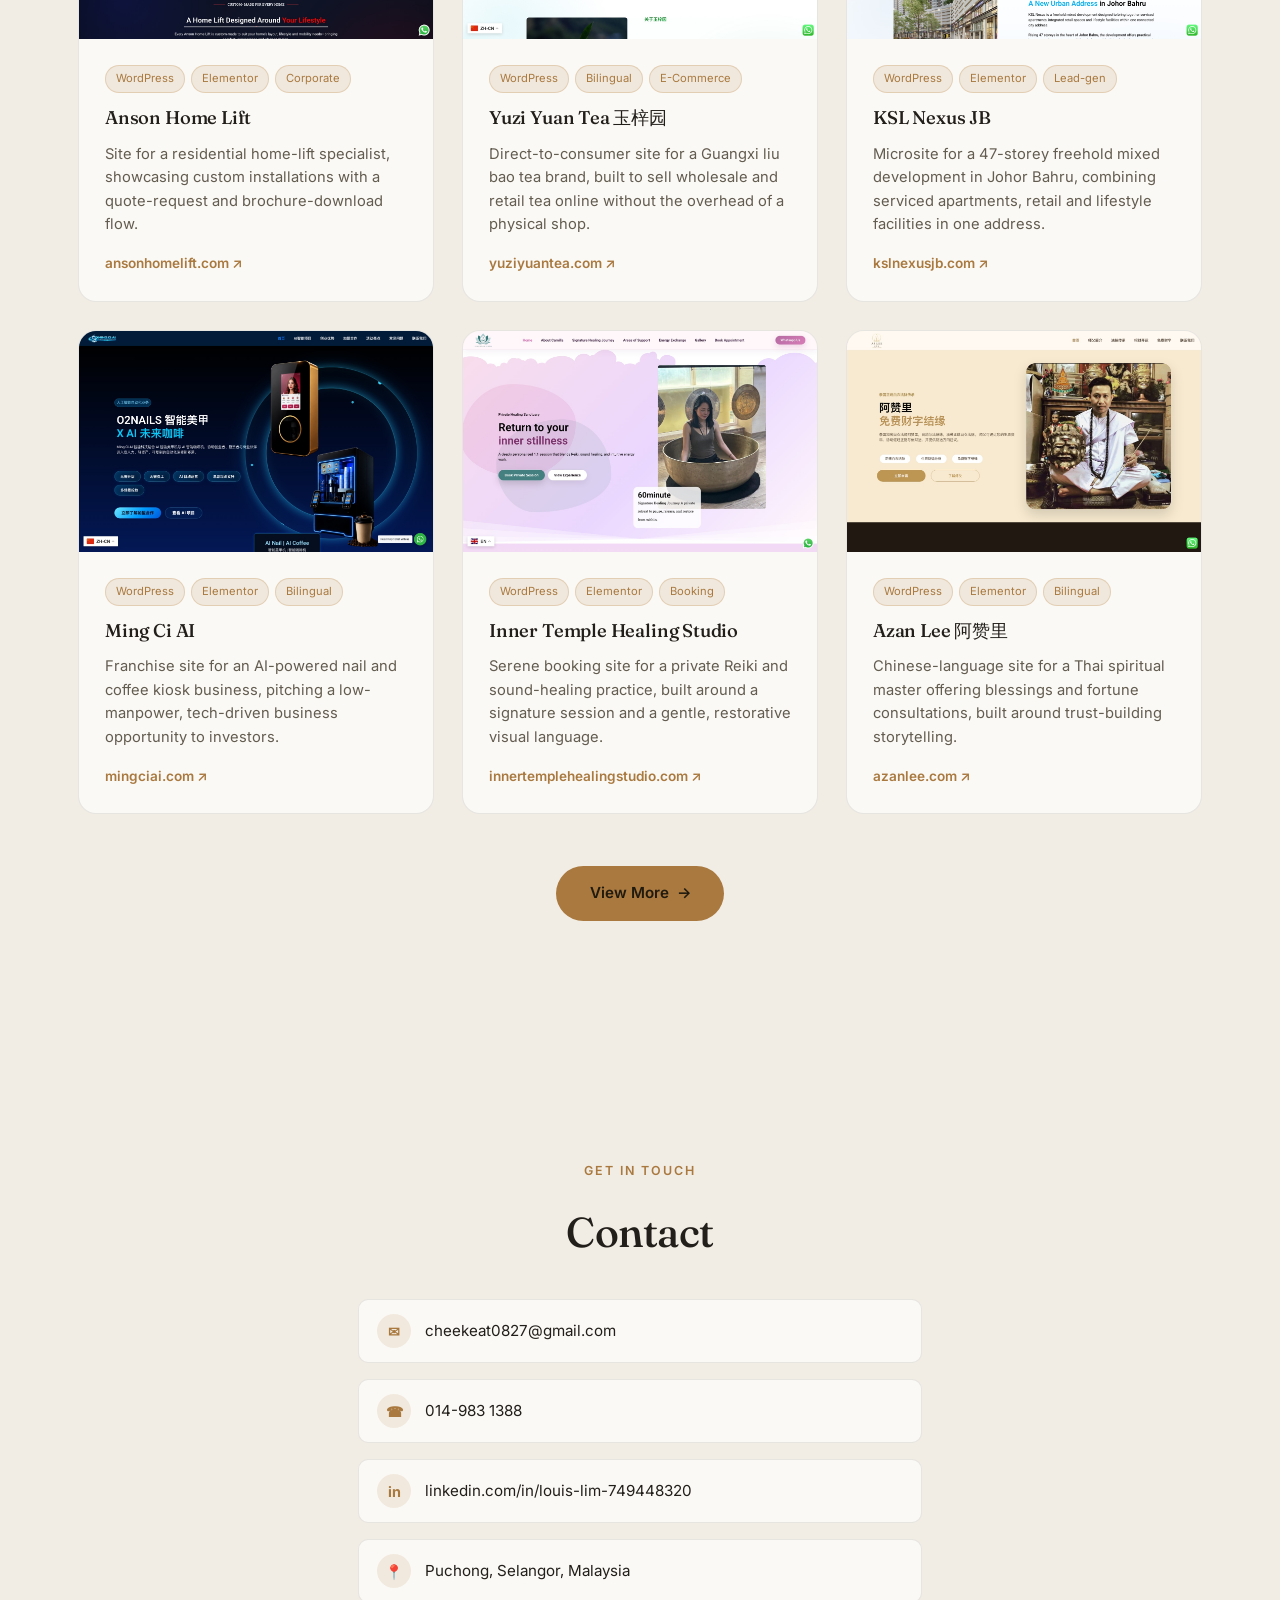
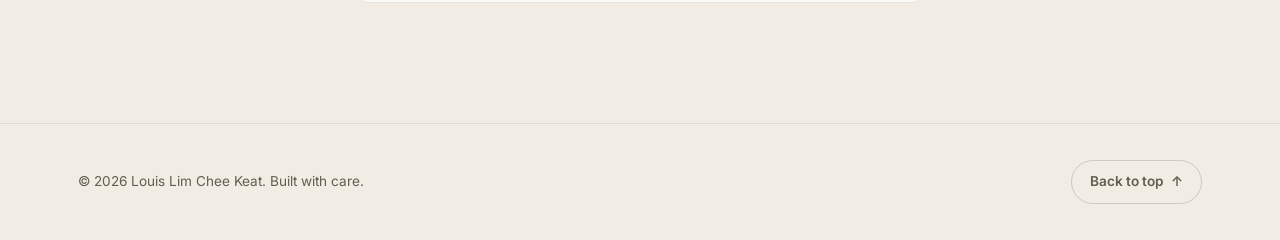
==== commit aa2c5a4c: "Add complete client websites gallery" ====
--- a/index.html
+++ b/index.html
@@ -394,6 +394,10 @@
         </article>
 
       </div>
+
+      <div class="work-actions reveal">
+        <a href="client-websites.html" class="btn btn-primary view-more-btn">View More <span>&rarr;</span></a>
+      </div>
     </div>
   </section>
 
--- a/assets/css/style.css
+++ b/assets/css/style.css
@@ -265,6 +265,39 @@
 .tag{
   display:inline-block; padding: 6px 13px; border-radius: 999px; font-size: 0.78rem;
   background: var(--accent-soft); color: var(--accent); border: 1px solid rgba(184,129,58,0.25);
+}
+
+.work-actions{
+  display:flex; justify-content:center; margin-top: 52px;
+}
+.view-more-btn{ min-width: 168px; justify-content:center; }
+.view-more-btn span{ transition: transform .25s var(--ease); }
+.view-more-btn:hover span{ transform: translateX(5px); }
+
+/* ---------- All client websites page ---------- */
+.projects-page{ min-height:100vh; }
+.projects-page-section{ padding-top: 150px; }
+.projects-page .site-header{ background: rgba(247,243,236,0.92); }
+.projects-back-link{
+  display:inline-flex; align-items:center; gap:8px; color:var(--text-muted);
+  font-size:.9rem; font-weight:600; transition:color .25s var(--ease), transform .25s var(--ease);
+}
+.projects-back-link:hover{ color:var(--accent); transform:translateX(-4px); }
+.projects-count{ margin-top:-24px; margin-bottom:36px; color:var(--text-faint); font-size:.86rem; text-align:center; }
+.projects-loading{ grid-column:1/-1; padding:64px 20px; text-align:center; color:var(--text-muted); }
+.work-media.has-fallback{
+  display:flex; align-items:center; justify-content:center;
+  background:linear-gradient(135deg, #211f1b, #b8813a);
+}
+.work-media.has-fallback::before{
+  content:attr(data-title); color:#fff; font-family:var(--font-display);
+  font-size:1.45rem; letter-spacing:.02em; padding:24px; text-align:center;
+}
+
+@media (max-width: 640px){
+  .projects-page-section{ padding-top: 118px; }
+  .projects-back-link{ font-size:.82rem; }
+  .work-actions{ margin-top:36px; }
 }
 .tag-sm{ padding: 4px 10px; font-size: 0.7rem; }
 
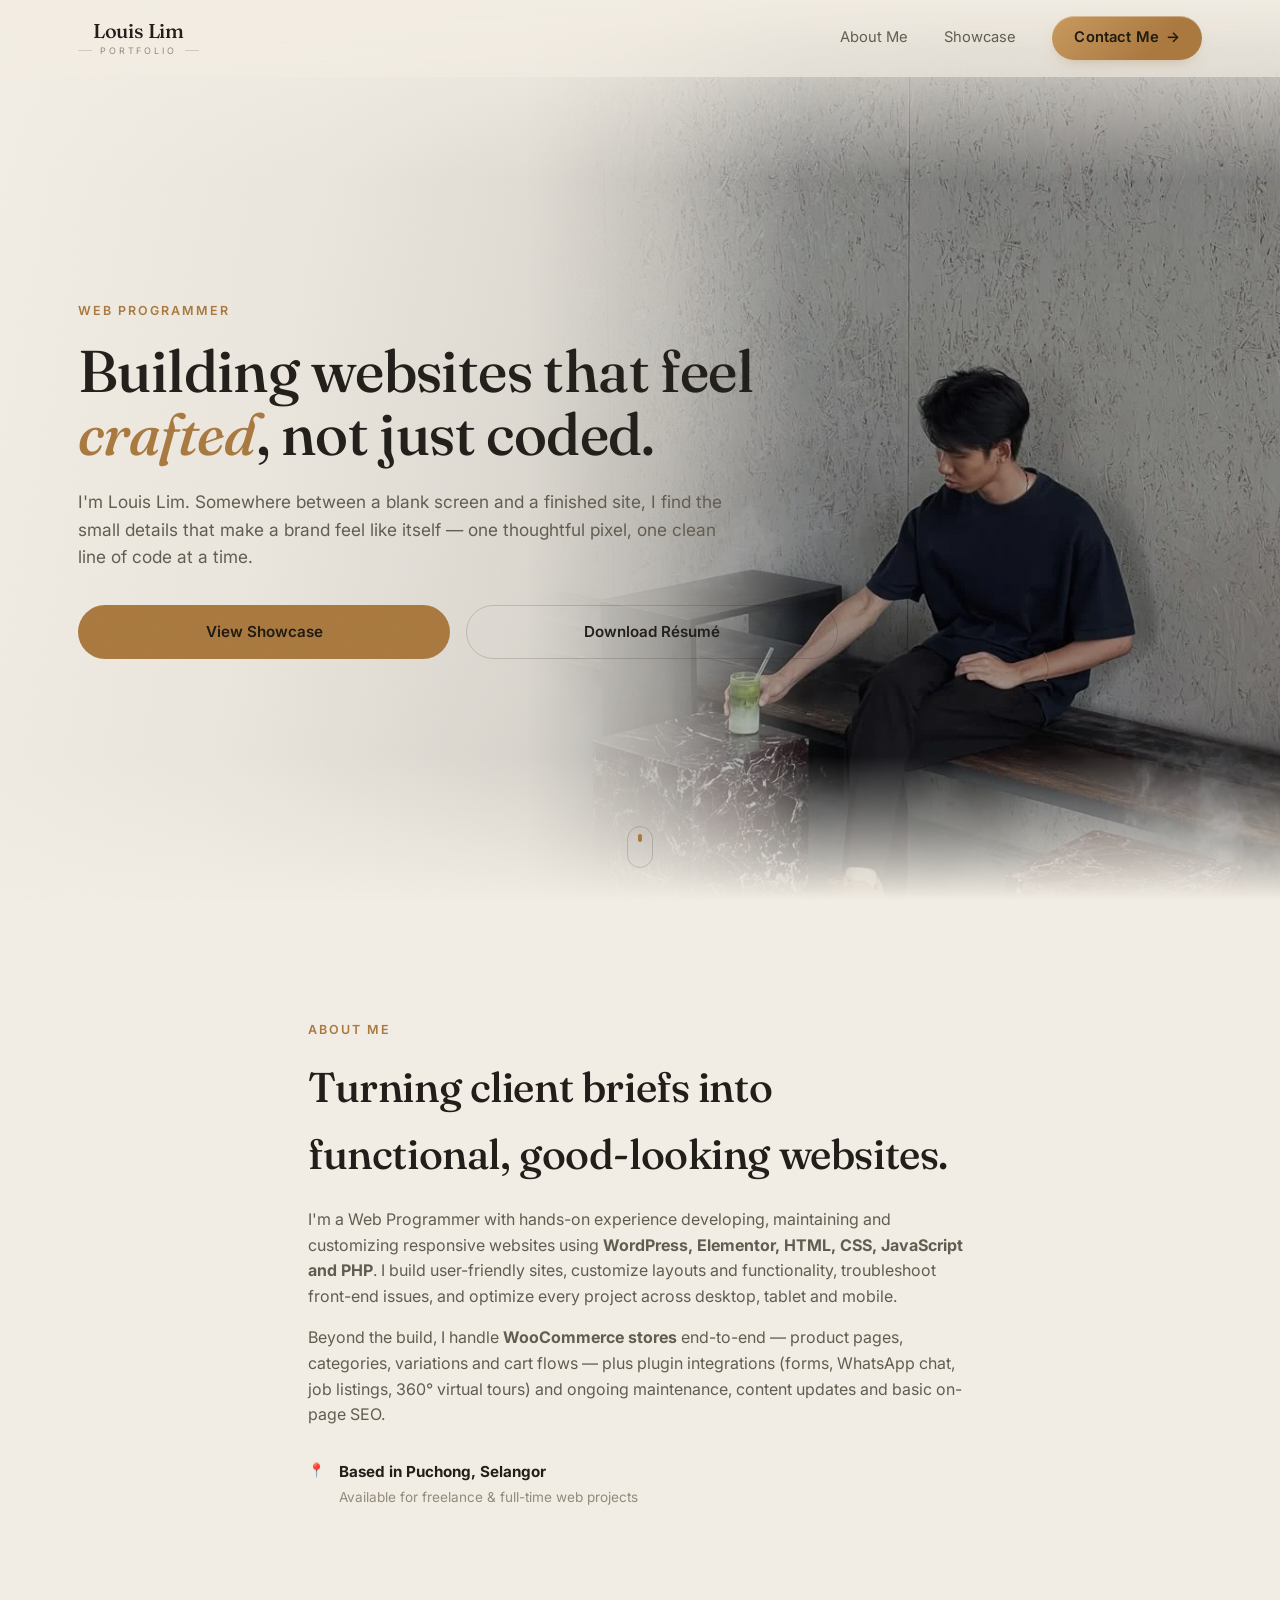
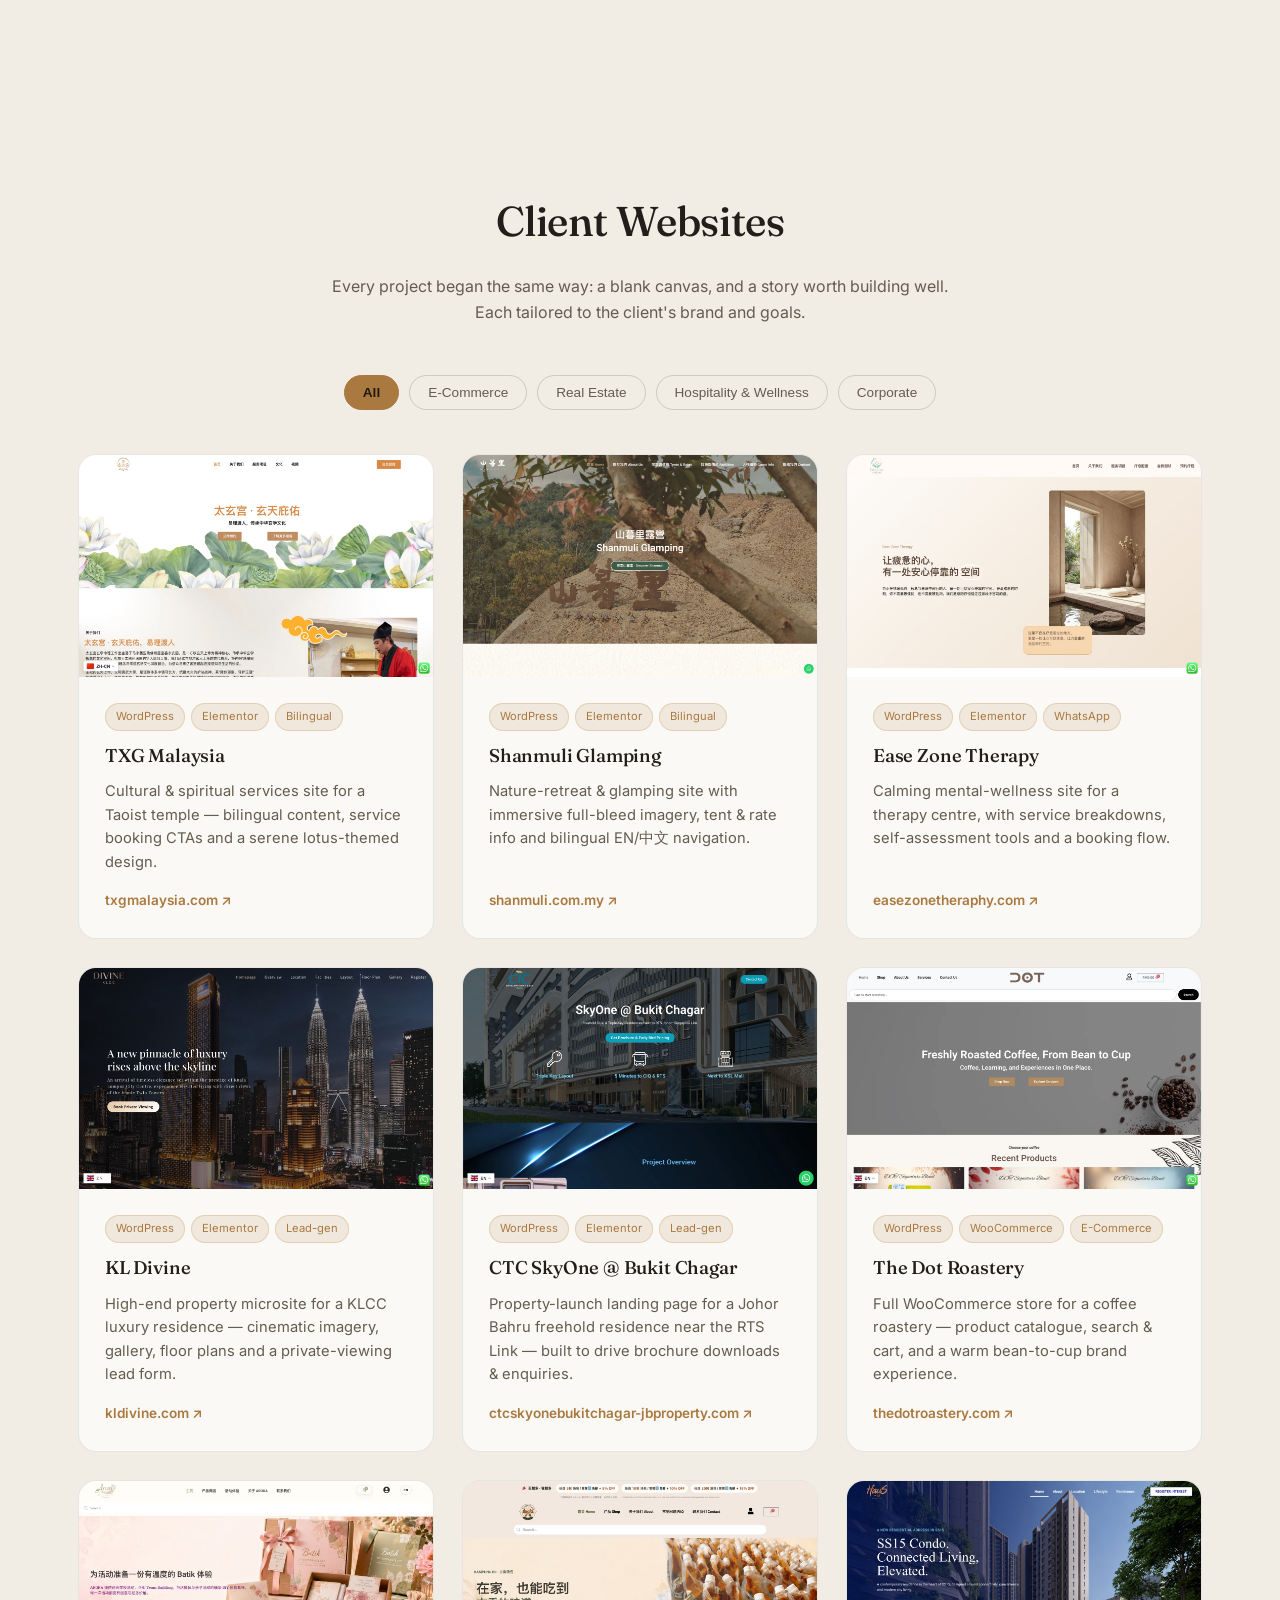
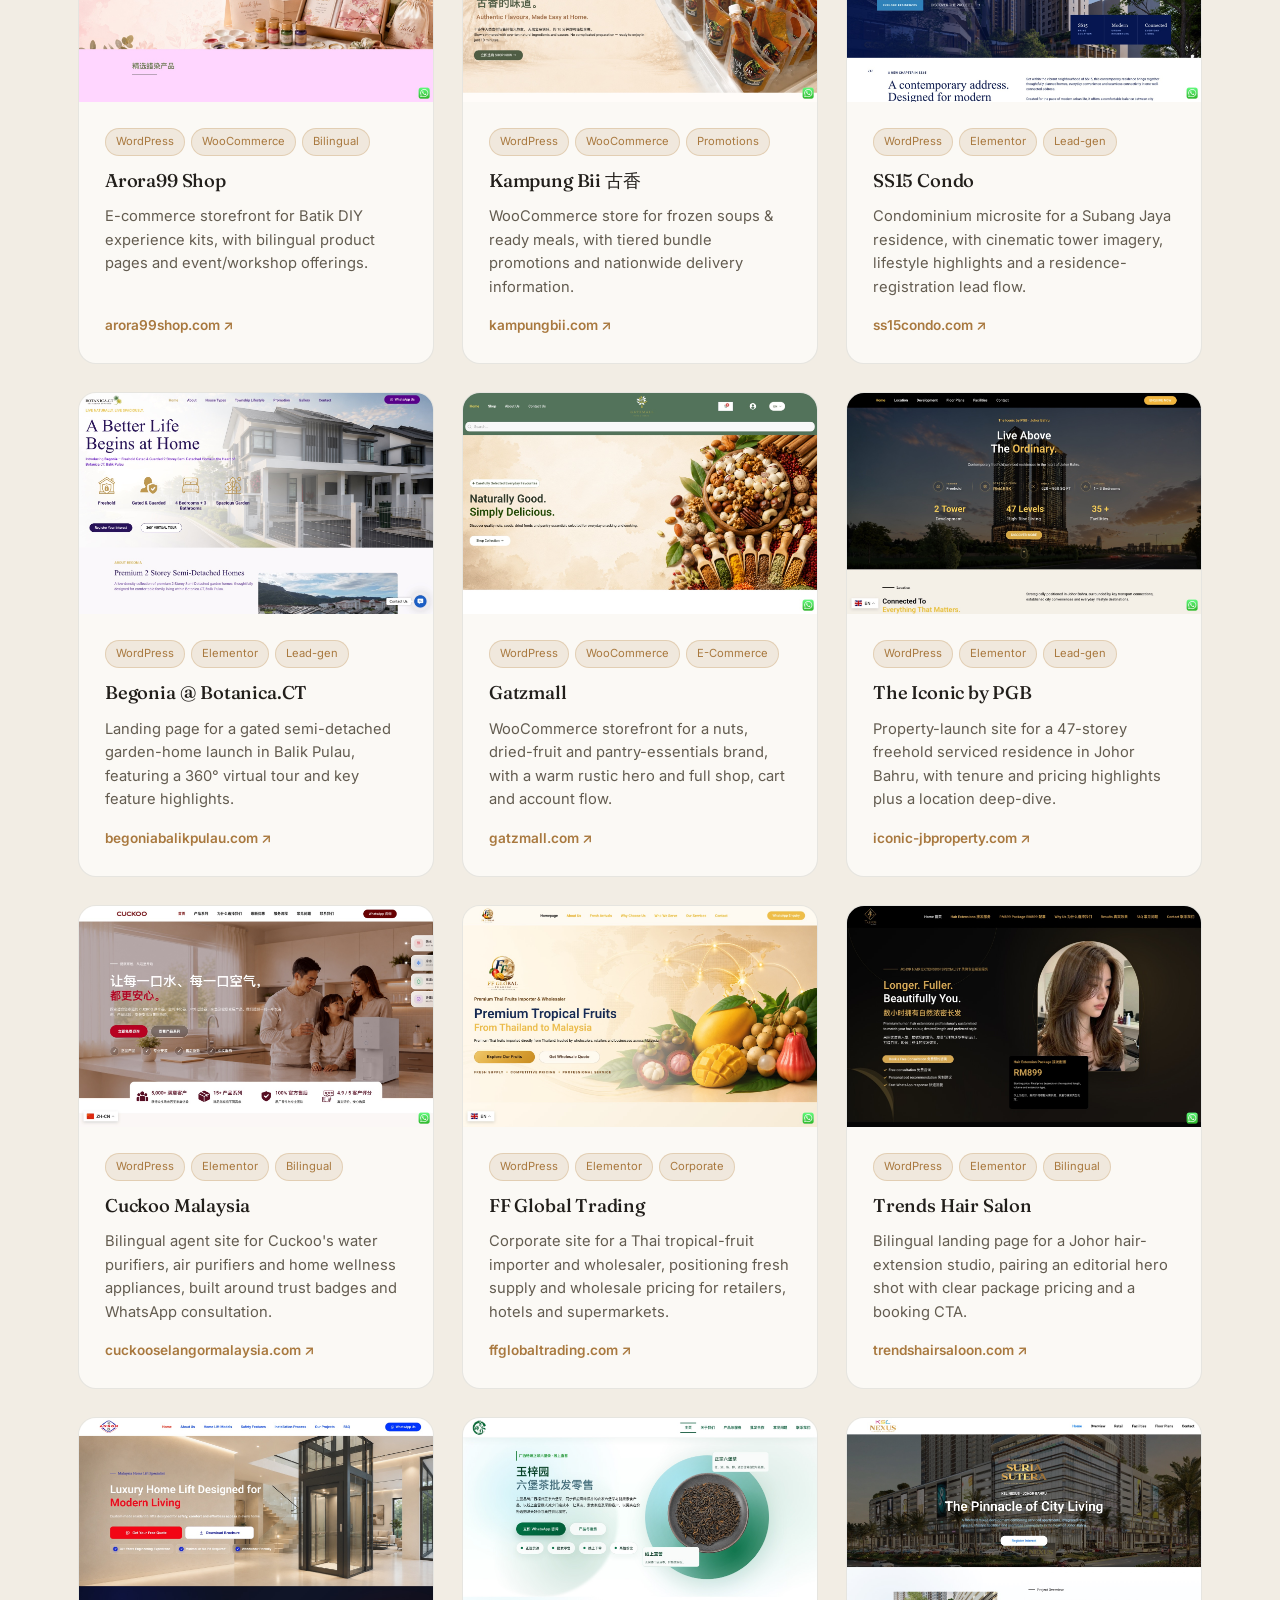
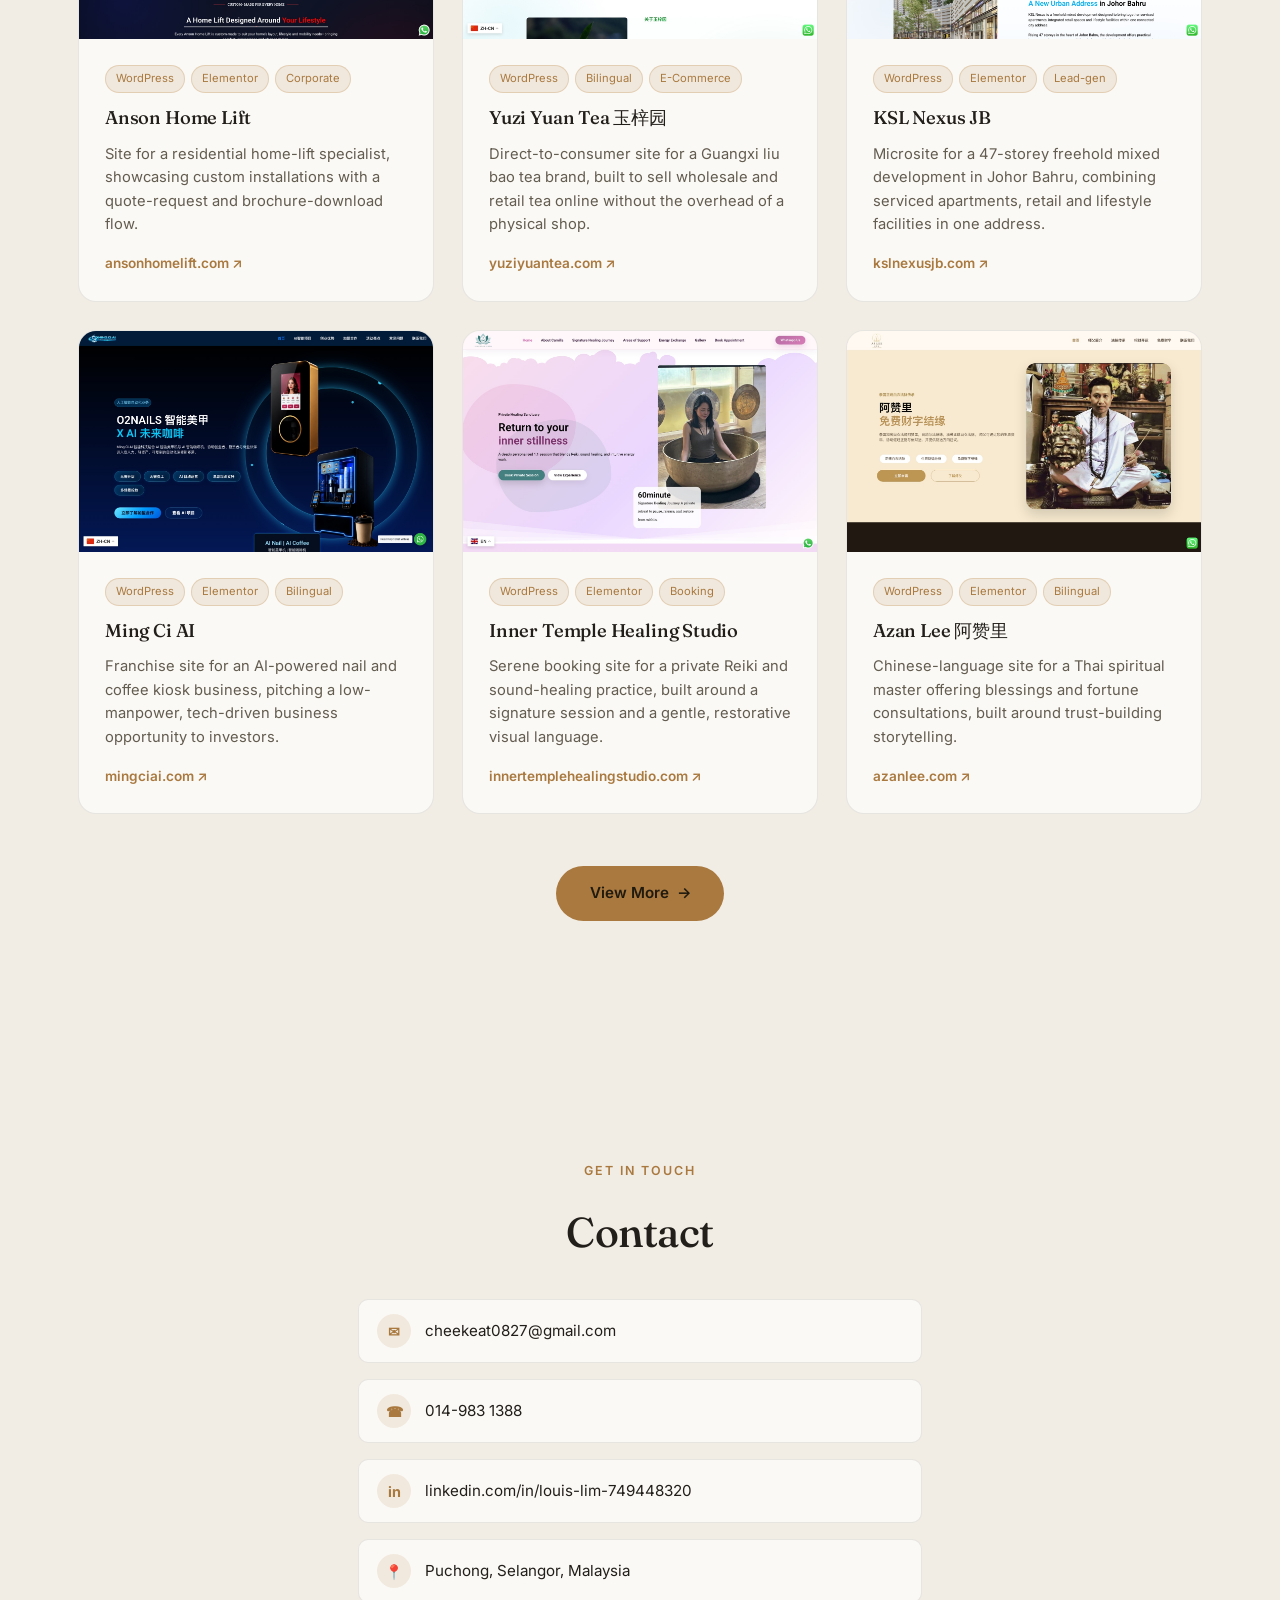
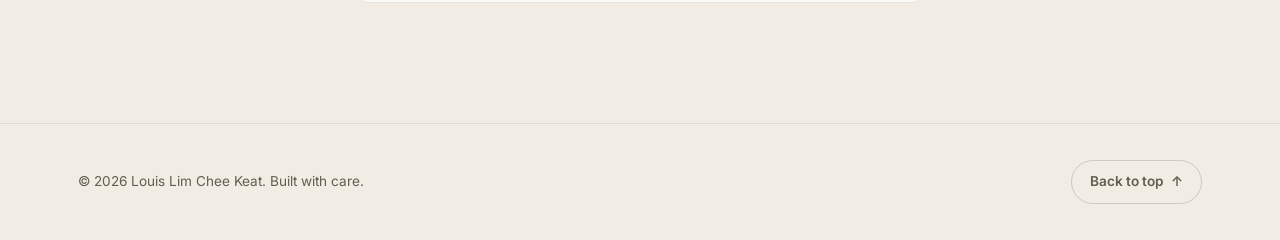
==== commit 77e75a88: "Improve hero banner layout" ====
--- a/index.html
+++ b/index.html
@@ -52,8 +52,7 @@
       <div class="hero-copy">
         <p class="eyebrow reveal">Web Programmer</p>
         <h1 class="hero-title reveal">
-          Building websites that feel <span class="italic">crafted</span>,<br>
-          not just coded.
+          Building websites that feel <span class="italic">crafted</span>, not just coded.
         </h1>
         <p class="hero-sub reveal">
           I'm Louis Lim. Somewhere between a blank screen and a finished site, I find the
--- a/assets/css/style.css
+++ b/assets/css/style.css
@@ -156,11 +156,11 @@
 @keyframes ambientDrift{ from{ transform: scale(1.16) translate(0,0); } to{ transform: scale(1.24) translate(-1.5%, 1%); } }
 
 .hero-photo-bleed{
-  position:absolute; top:0; right:0; height:100%; aspect-ratio: 3 / 4;
+  position:absolute; top:0; right:0; width:58%; height:100%;
   background-image: url('../img/profile1.webp');
   background-size: cover; background-position: center top;
-  -webkit-mask-image: linear-gradient(90deg, transparent 0%, rgba(0,0,0,.35) 22%, #000 42%, #000 100%);
-  mask-image: linear-gradient(90deg, transparent 0%, rgba(0,0,0,.35) 22%, #000 42%, #000 100%);
+  -webkit-mask-image: linear-gradient(90deg, transparent 0%, rgba(0,0,0,.35) 18%, #000 36%, #000 100%);
+  mask-image: linear-gradient(90deg, transparent 0%, rgba(0,0,0,.35) 18%, #000 36%, #000 100%);
   opacity:0; transform: scale(1.03);
   animation: bleedIn 2s var(--ease) .1s forwards, bleedDrift 32s ease-in-out 2.1s infinite alternate;
 }
@@ -171,14 +171,14 @@
 .hero-wash{
   position:absolute; inset:0;
   background:
-    linear-gradient(100deg, var(--bg) 2%, rgba(242,237,228,0.7) 20%, rgba(242,237,228,0.15) 42%, transparent 60%),
+    linear-gradient(100deg, var(--bg) 2%, rgba(242,237,228,0.78) 24%, rgba(242,237,228,0.26) 48%, transparent 68%),
     linear-gradient(0deg, var(--bg) 0%, transparent 16%, transparent 80%, var(--bg) 100%);
 }
 
 .hero-inner{
   position:relative; z-index:1; width:100%;
 }
-.hero-copy{ max-width: 620px; }
+.hero-copy{ max-width: 760px; }
 .hero-photo-mobile{ display:none; }
 .eyebrow{
   text-transform: uppercase; letter-spacing: 0.16em; font-size: 0.78rem;
@@ -189,9 +189,10 @@
   font-size: clamp(2.2rem, 4.6vw, 3.8rem); line-height: 1.08; color: var(--text);
 }
 .hero-sub{
-  max-width: 480px; font-size: 1.08rem; margin-top: 22px; margin-bottom: 34px;
-}
-.hero-actions{ display:flex; gap: 16px; flex-wrap: wrap; }
+  max-width: 650px; font-size: 1.08rem; margin-top: 22px; margin-bottom: 34px;
+}
+.hero-actions{ display:flex; width:100%; gap: 16px; flex-wrap: wrap; }
+.hero-actions .btn{ flex:1 1 0; justify-content:center; }
 
 .scroll-cue{
   position:absolute; bottom: 32px; left:50%; transform: translateX(-50%);
@@ -378,5 +379,6 @@
   .section{ padding: 84px 0; }
   .hero{ padding-top: 120px; }
   .hero-actions{ flex-direction:column; align-items: stretch; }
+  .hero-actions .btn{ flex-basis:auto; width:100%; }
   .work-grid{ grid-template-columns: 1fr; }
 }
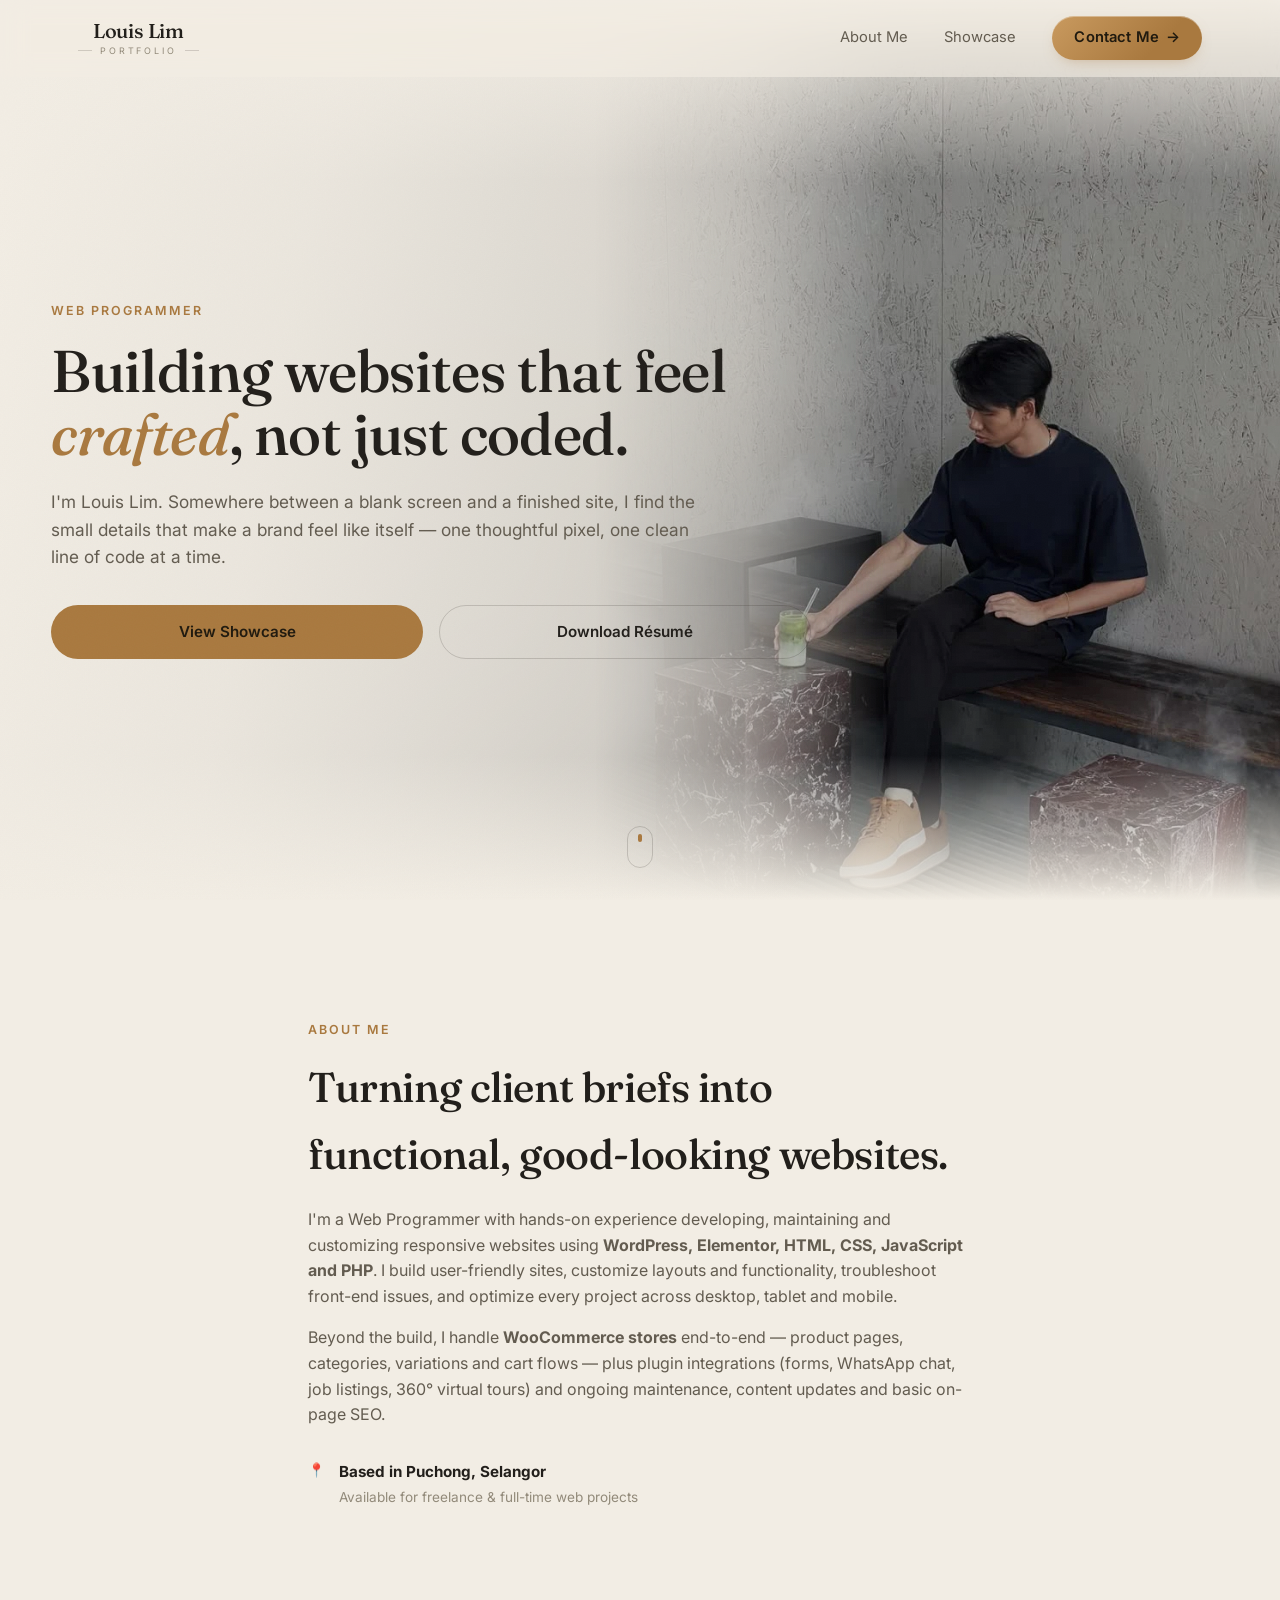
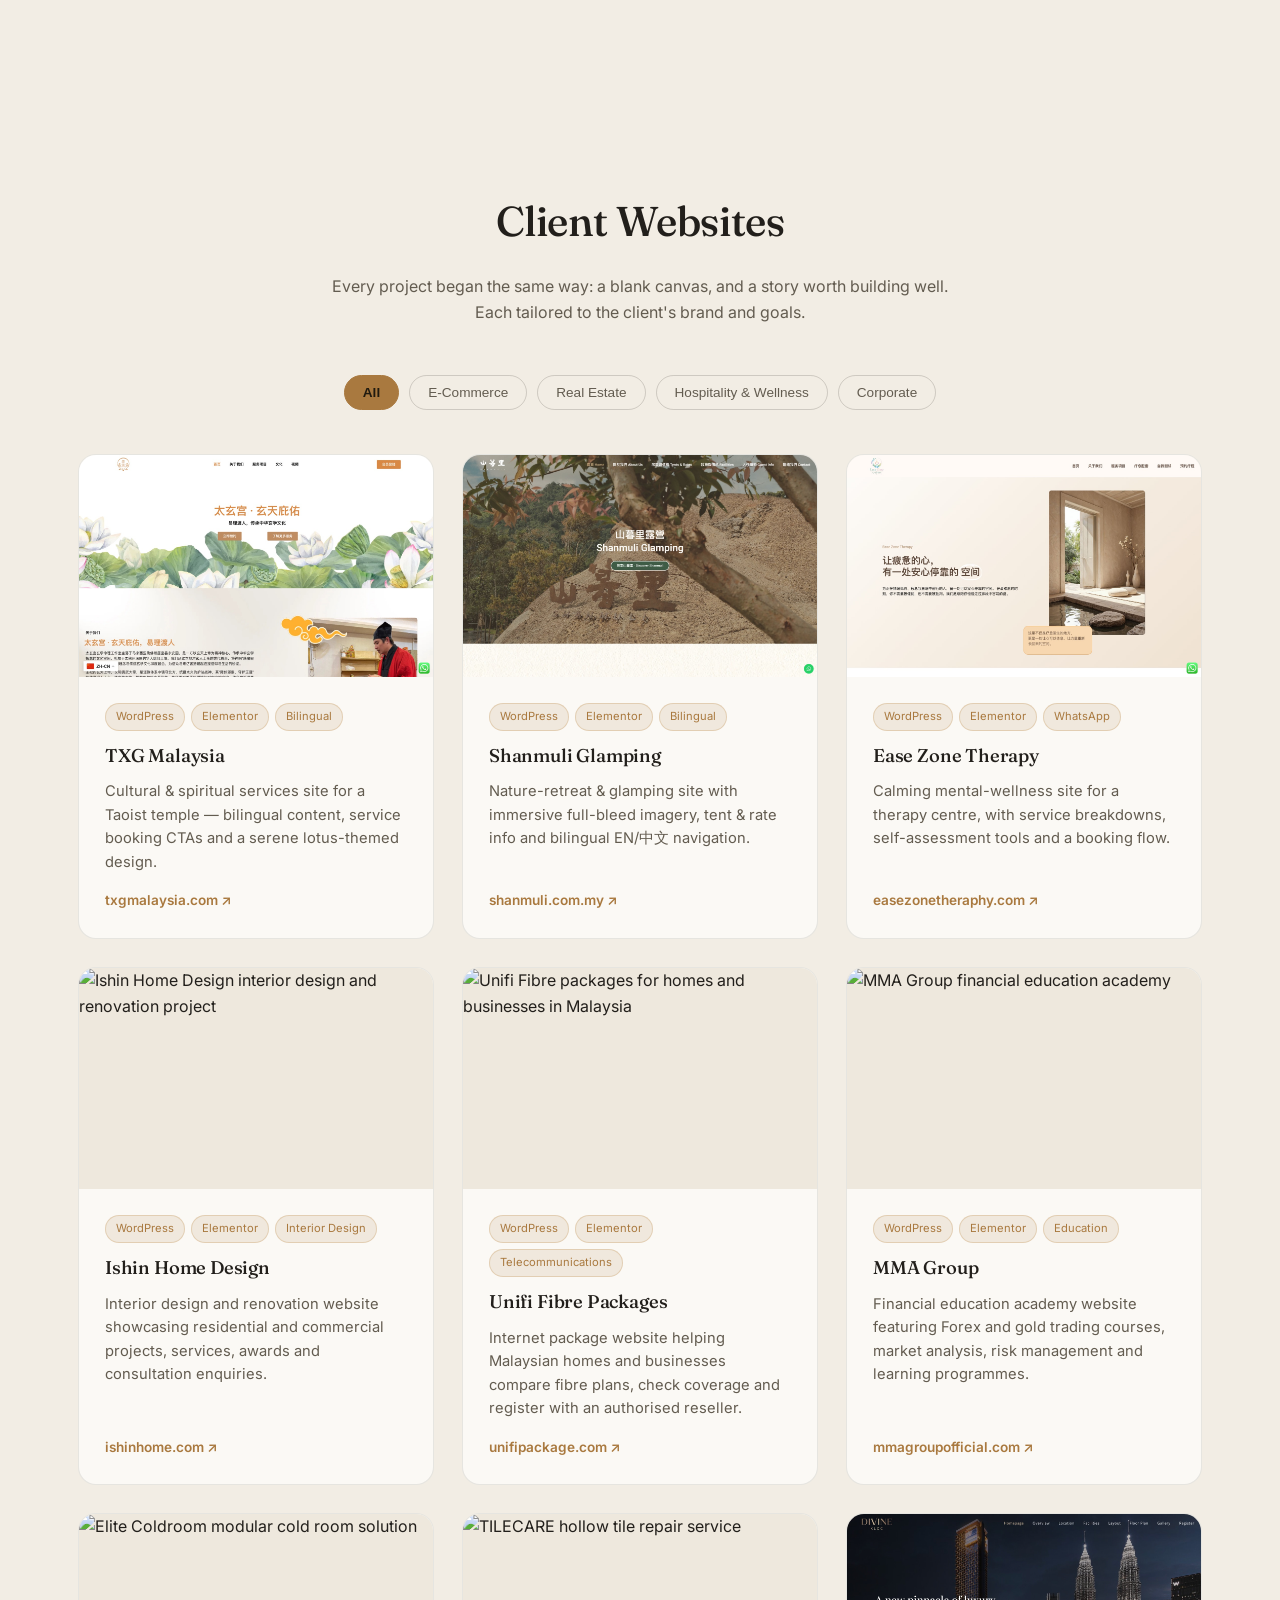
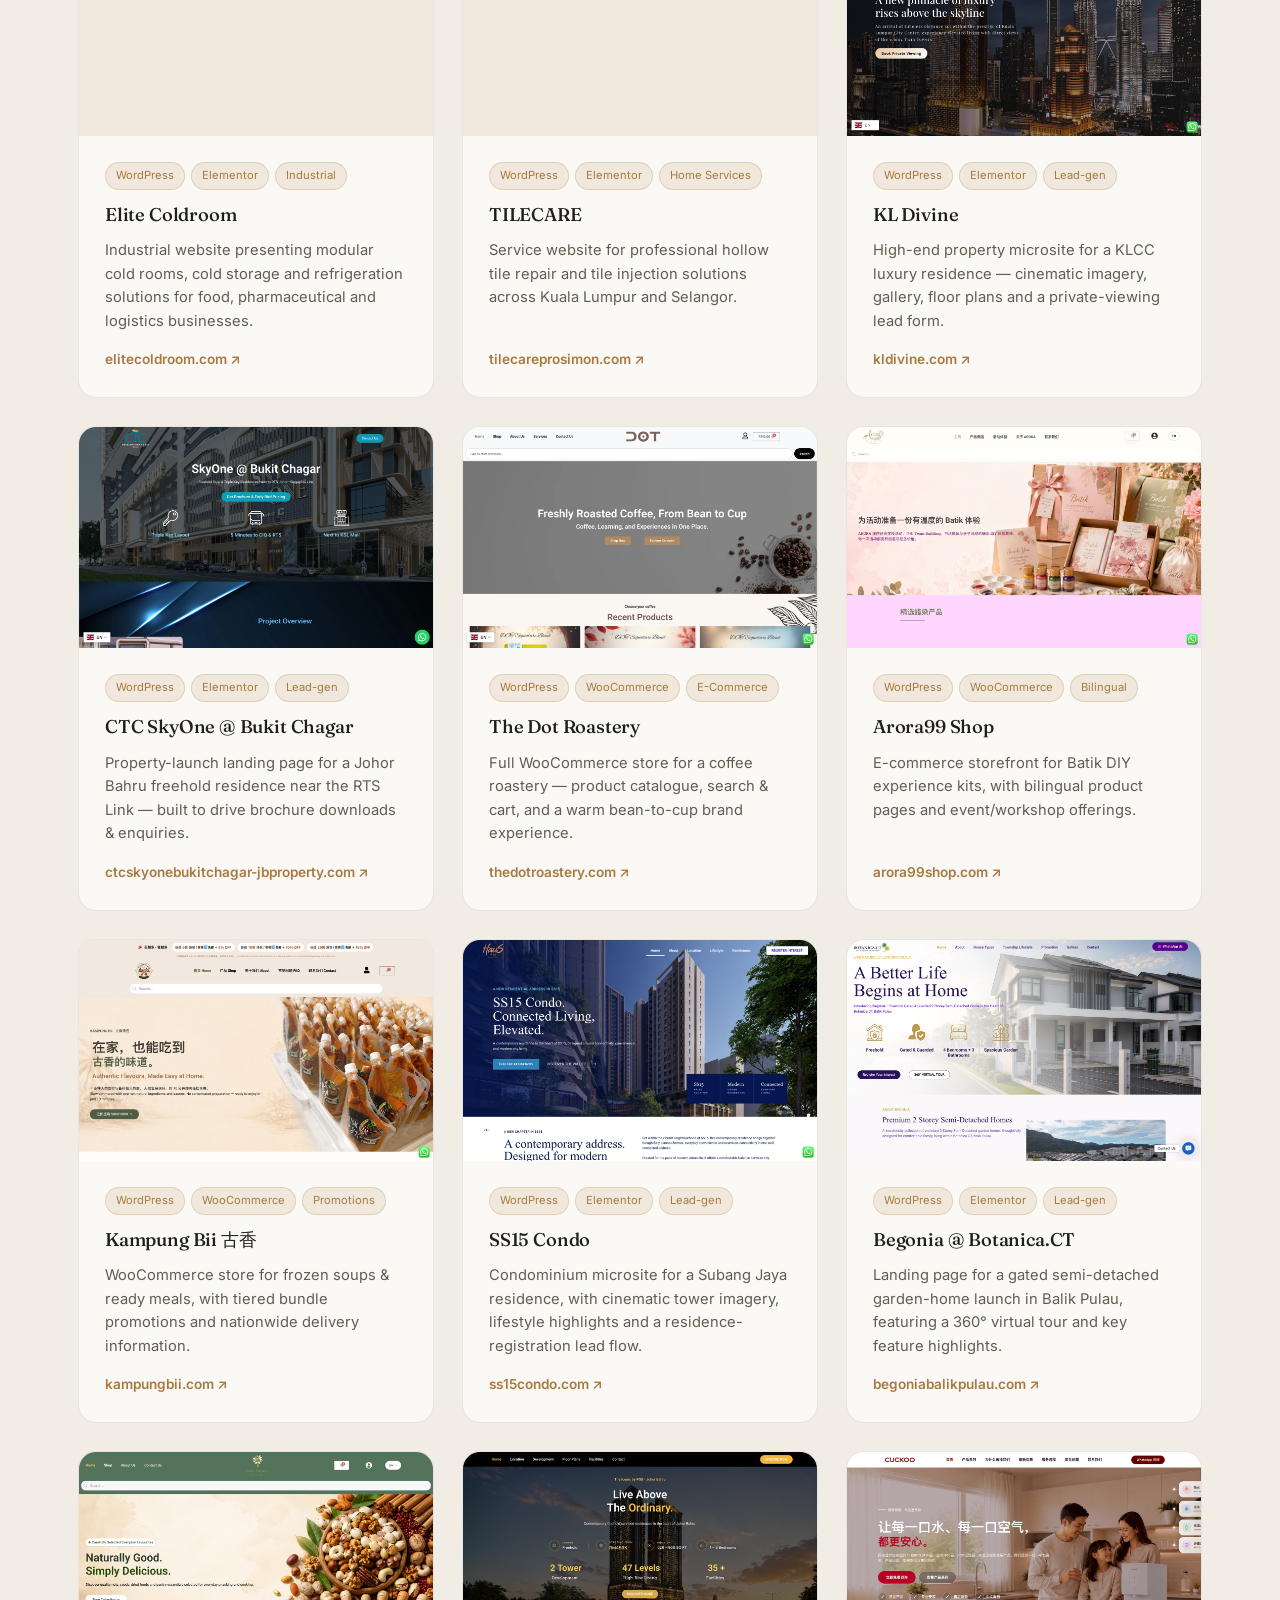
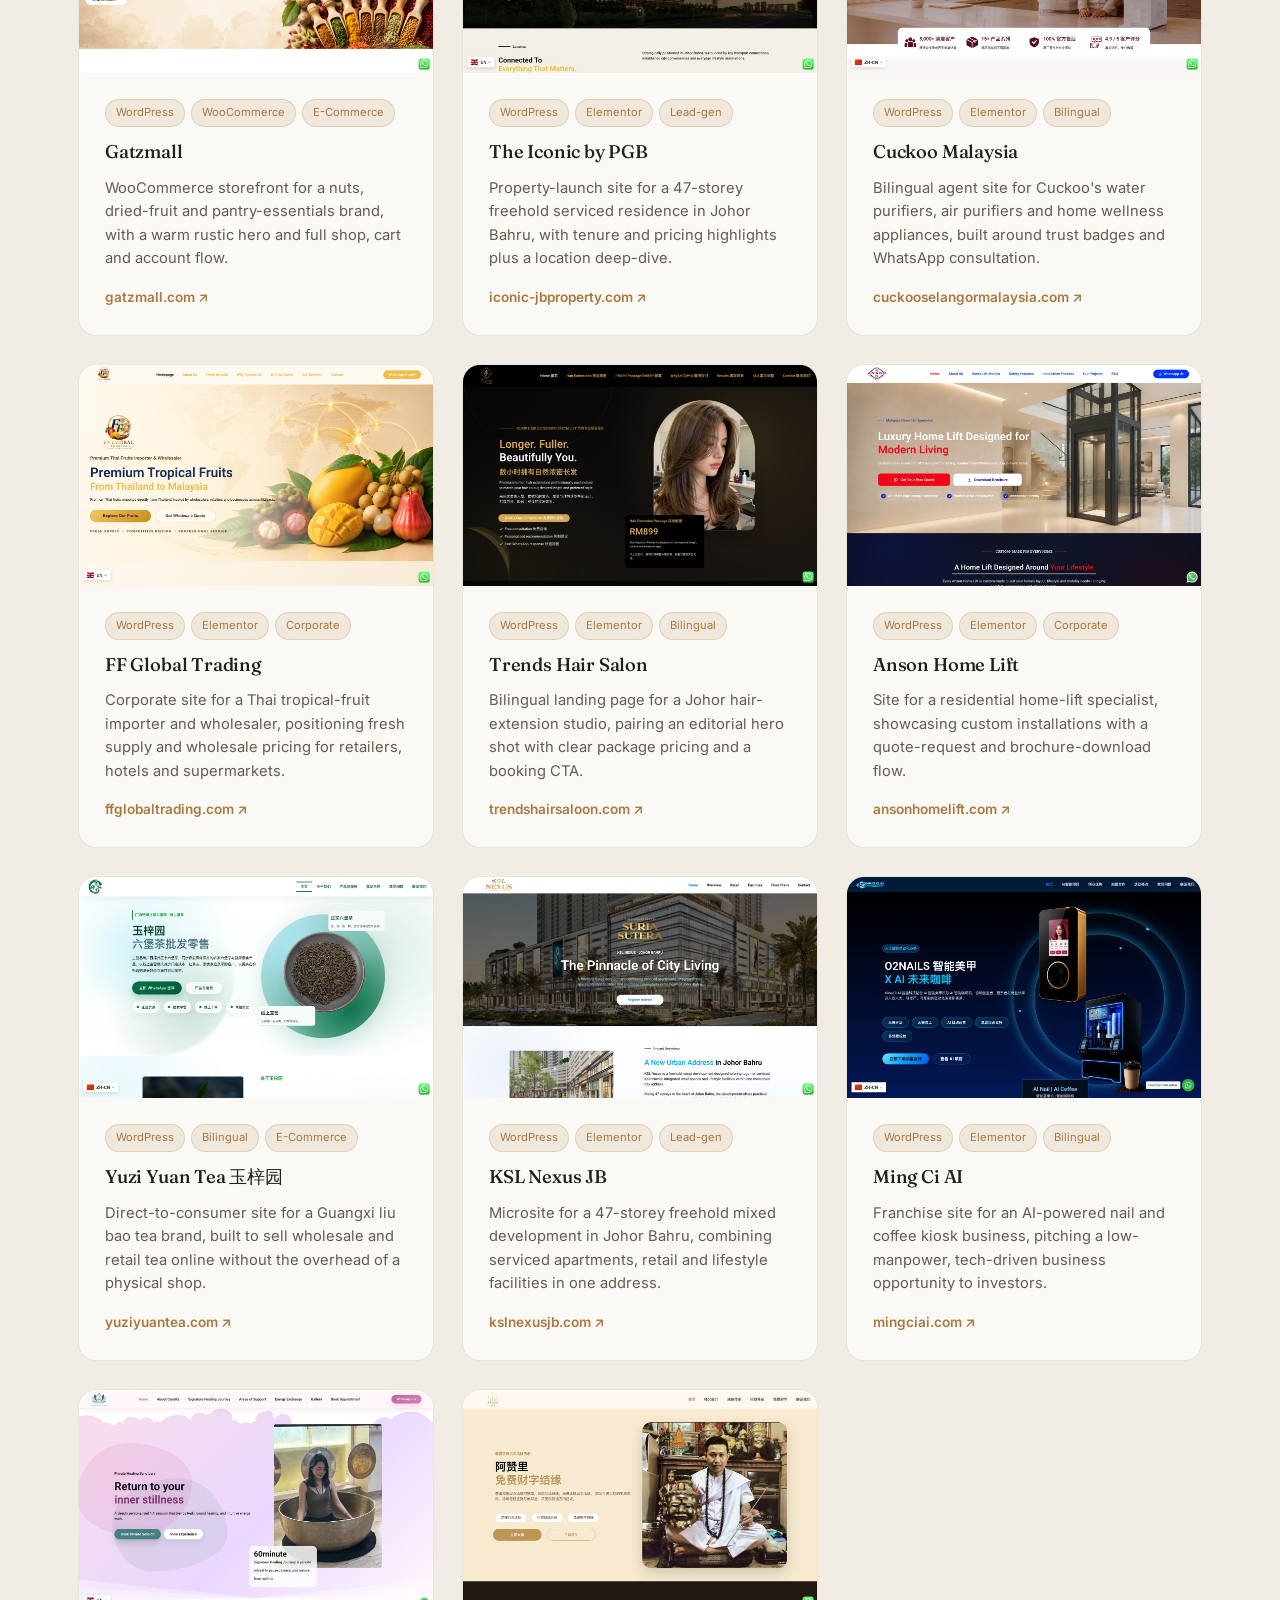
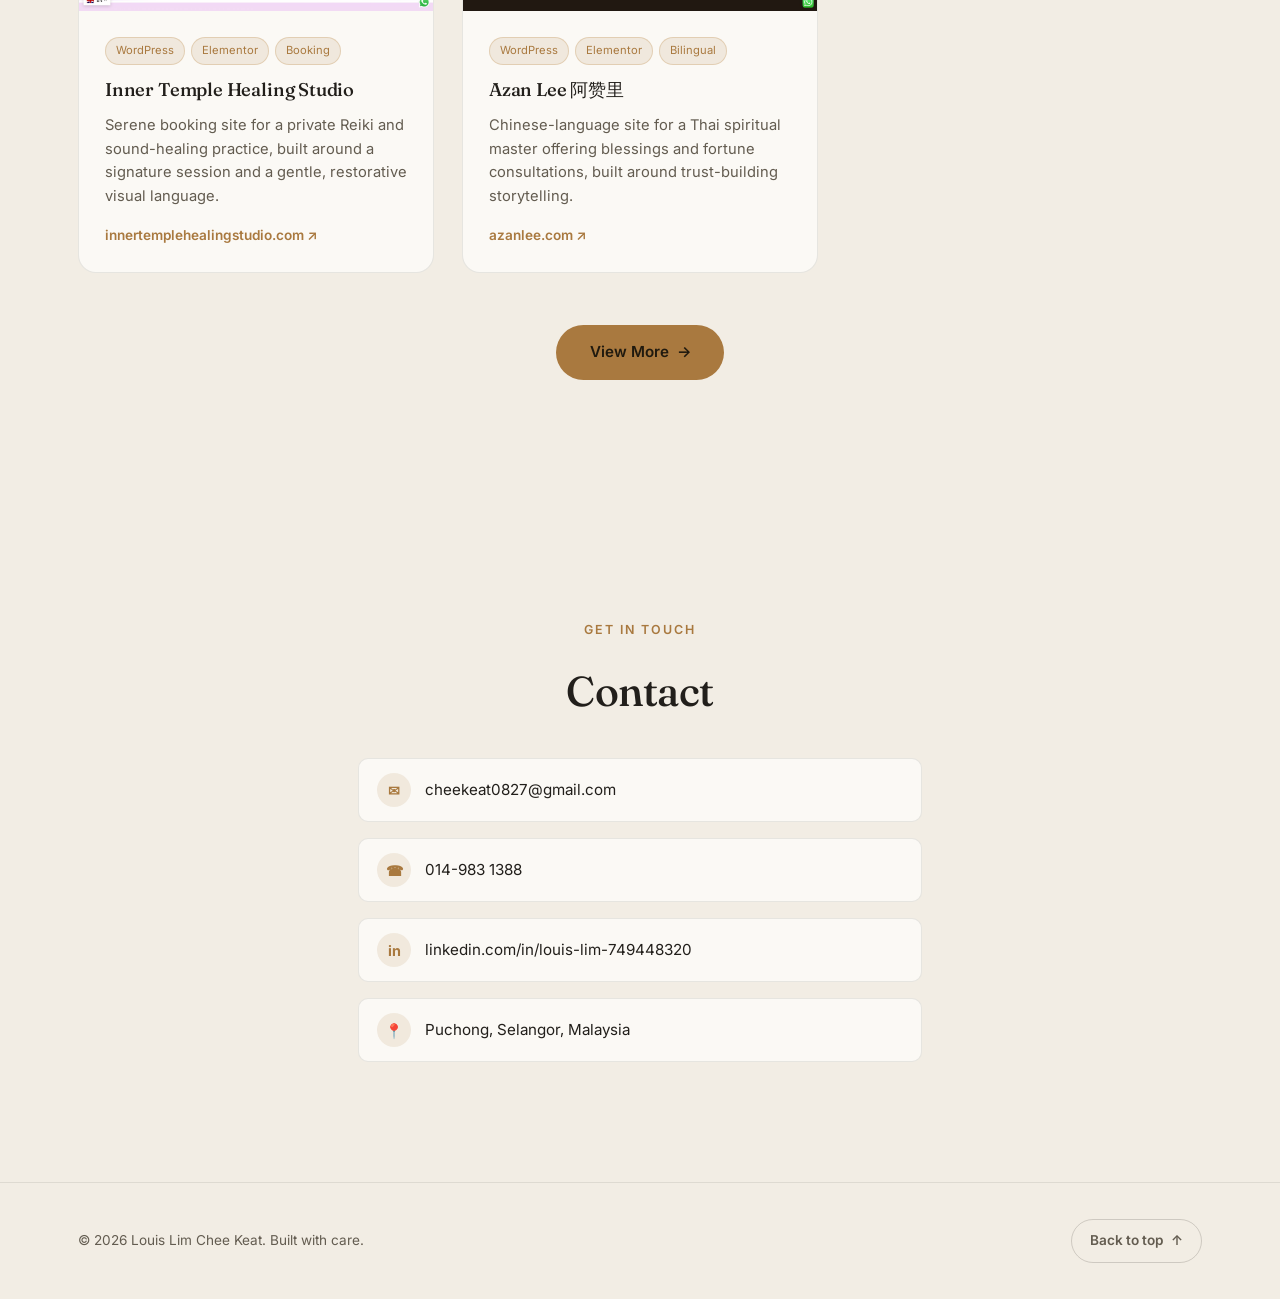
==== commit c7ab02a1: "Show latest client sites in homepage filters" ====
--- a/index.html
+++ b/index.html
@@ -158,6 +158,71 @@
           </div>
         </article>
 
+        <article class="work-card reveal" data-cat="corporate">
+          <a class="work-media" data-title="Ishin Home Design" href="https://ishinhome.com/" target="_blank" rel="noopener">
+            <img src="https://ishinhome.com/wp-content/uploads/2026/08/Texphere-Learning-Centre-Reception-area-1.jpeg" alt="Ishin Home Design interior design and renovation project" loading="lazy">
+            <span class="work-visit">Visit site ↗</span>
+          </a>
+          <div class="work-body">
+            <div class="work-tags"><span class="tag tag-sm">WordPress</span><span class="tag tag-sm">Elementor</span><span class="tag tag-sm">Interior Design</span></div>
+            <h3>Ishin Home Design</h3>
+            <p>Interior design and renovation website showcasing residential and commercial projects, services, awards and consultation enquiries.</p>
+            <a href="https://ishinhome.com/" target="_blank" rel="noopener" class="work-link">ishinhome.com ↗</a>
+          </div>
+        </article>
+
+        <article class="work-card reveal" data-cat="corporate">
+          <a class="work-media" data-title="Unifi Fibre Packages" href="https://unifipackage.com/" target="_blank" rel="noopener">
+            <img src="https://unifipackage.com/wp-content/uploads/2026/10/security.png" alt="Unifi Fibre packages for homes and businesses in Malaysia" loading="lazy">
+            <span class="work-visit">Visit site ↗</span>
+          </a>
+          <div class="work-body">
+            <div class="work-tags"><span class="tag tag-sm">WordPress</span><span class="tag tag-sm">Elementor</span><span class="tag tag-sm">Telecommunications</span></div>
+            <h3>Unifi Fibre Packages</h3>
+            <p>Internet package website helping Malaysian homes and businesses compare fibre plans, check coverage and register with an authorised reseller.</p>
+            <a href="https://unifipackage.com/" target="_blank" rel="noopener" class="work-link">unifipackage.com ↗</a>
+          </div>
+        </article>
+
+        <article class="work-card reveal" data-cat="corporate">
+          <a class="work-media" data-title="MMA Group" href="https://mmagroupofficial.com/" target="_blank" rel="noopener">
+            <img src="https://mmagroupofficial.com/wp-content/uploads/2026/10/WhatsApp-Image-2026-09-15-at-03.03.33-2.jpeg" alt="MMA Group financial education academy" loading="lazy">
+            <span class="work-visit">Visit site ↗</span>
+          </a>
+          <div class="work-body">
+            <div class="work-tags"><span class="tag tag-sm">WordPress</span><span class="tag tag-sm">Elementor</span><span class="tag tag-sm">Education</span></div>
+            <h3>MMA Group</h3>
+            <p>Financial education academy website featuring Forex and gold trading courses, market analysis, risk management and learning programmes.</p>
+            <a href="https://mmagroupofficial.com/" target="_blank" rel="noopener" class="work-link">mmagroupofficial.com ↗</a>
+          </div>
+        </article>
+
+        <article class="work-card reveal" data-cat="corporate">
+          <a class="work-media" data-title="Elite Coldroom" href="https://elitecoldroom.com/" target="_blank" rel="noopener">
+            <img src="https://elitecoldroom.com/wp-content/uploads/2026/10/WhatsApp-Image-2026-09-17-at-14.18.14-1.jpeg" alt="Elite Coldroom modular cold room solution" loading="lazy">
+            <span class="work-visit">Visit site ↗</span>
+          </a>
+          <div class="work-body">
+            <div class="work-tags"><span class="tag tag-sm">WordPress</span><span class="tag tag-sm">Elementor</span><span class="tag tag-sm">Industrial</span></div>
+            <h3>Elite Coldroom</h3>
+            <p>Industrial website presenting modular cold rooms, cold storage and refrigeration solutions for food, pharmaceutical and logistics businesses.</p>
+            <a href="https://elitecoldroom.com/" target="_blank" rel="noopener" class="work-link">elitecoldroom.com ↗</a>
+          </div>
+        </article>
+
+        <article class="work-card reveal" data-cat="corporate">
+          <a class="work-media" data-title="TILECARE" href="https://tilecareprosimon.com/" target="_blank" rel="noopener">
+            <img src="https://tilecareprosimon.com/wp-content/uploads/2026/10/tiler-installing-ceramic-tiles-floor_996271-2375.avif" alt="TILECARE hollow tile repair service" loading="lazy">
+            <span class="work-visit">Visit site ↗</span>
+          </a>
+          <div class="work-body">
+            <div class="work-tags"><span class="tag tag-sm">WordPress</span><span class="tag tag-sm">Elementor</span><span class="tag tag-sm">Home Services</span></div>
+            <h3>TILECARE</h3>
+            <p>Service website for professional hollow tile repair and tile injection solutions across Kuala Lumpur and Selangor.</p>
+            <a href="https://tilecareprosimon.com/" target="_blank" rel="noopener" class="work-link">tilecareprosimon.com ↗</a>
+          </div>
+        </article>
+
         <article class="work-card reveal" data-cat="realestate">
           <a class="work-media" href="https://kldivine.com/" target="_blank" rel="noopener">
             <img src="assets/img/projects/kldivine.jpg" alt="Screenshot of KL Divine luxury condominium website homepage" loading="lazy">
--- a/assets/css/style.css
+++ b/assets/css/style.css
@@ -156,11 +156,11 @@
 @keyframes ambientDrift{ from{ transform: scale(1.16) translate(0,0); } to{ transform: scale(1.24) translate(-1.5%, 1%); } }
 
 .hero-photo-bleed{
-  position:absolute; top:0; right:0; width:58%; height:100%;
+  position:absolute; top:0; right:0; height:100%; aspect-ratio: 3 / 4;
   background-image: url('../img/profile1.webp');
   background-size: cover; background-position: center top;
-  -webkit-mask-image: linear-gradient(90deg, transparent 0%, rgba(0,0,0,.35) 18%, #000 36%, #000 100%);
-  mask-image: linear-gradient(90deg, transparent 0%, rgba(0,0,0,.35) 18%, #000 36%, #000 100%);
+  -webkit-mask-image: linear-gradient(90deg, transparent 0%, rgba(0,0,0,.35) 22%, #000 42%, #000 100%);
+  mask-image: linear-gradient(90deg, transparent 0%, rgba(0,0,0,.35) 22%, #000 42%, #000 100%);
   opacity:0; transform: scale(1.03);
   animation: bleedIn 2s var(--ease) .1s forwards, bleedDrift 32s ease-in-out 2.1s infinite alternate;
 }
@@ -176,7 +176,8 @@
 }
 
 .hero-inner{
-  position:relative; z-index:1; width:100%;
+  position:relative; z-index:1; width:100%; max-width:1480px;
+  padding-left:clamp(28px, 4vw, 56px); padding-right:clamp(28px, 4vw, 56px);
 }
 .hero-copy{ max-width: 760px; }
 .hero-photo-mobile{ display:none; }
